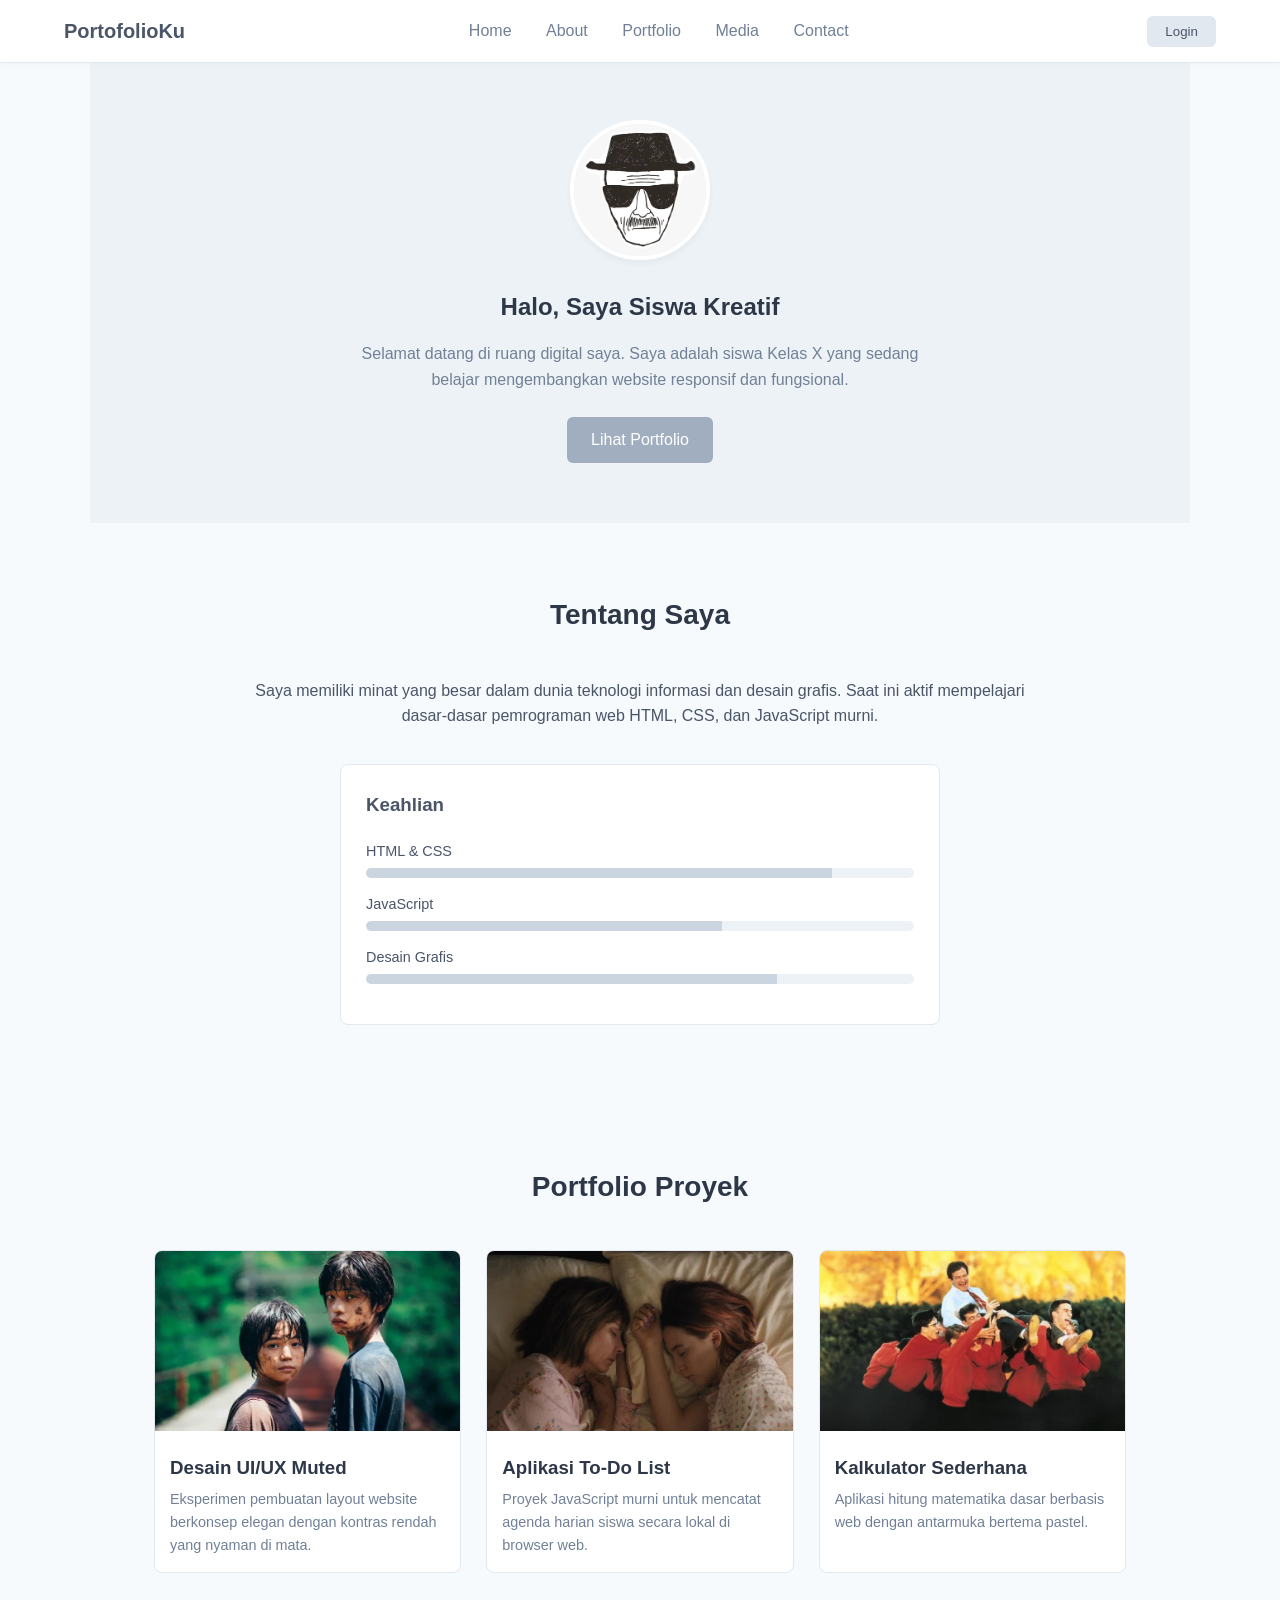
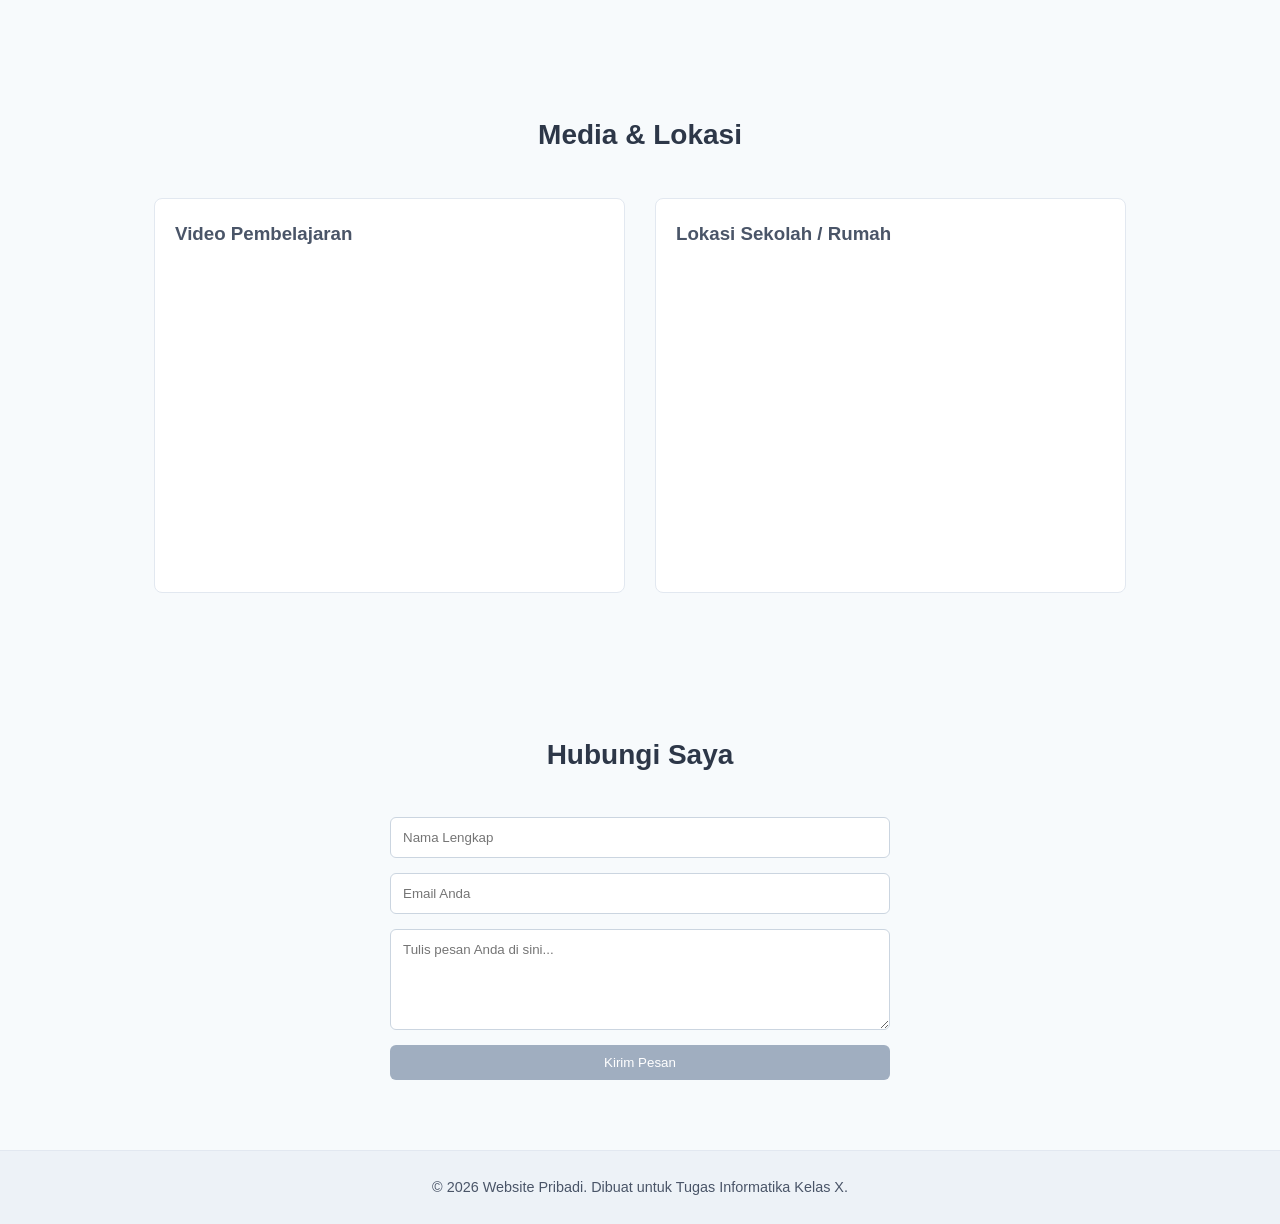
==== index.html @ 38a3df3a "Add files via upload" ====
<!DOCTYPE html>
<html lang="id">
<head>
  <meta charset="UTF-8">
  <meta name="viewport" content="width=device-width, initial-scale=1.0">
  <title>Website Pribadi Saya</title>
  <link rel="stylesheet" href="style.css">
</head>
<body>

  <header class="navbar">
    <div class="logo">PortofolioKu</div>
    <nav class="nav-links">
      <a href="#home">Home</a>
      <a href="#about">About</a>
      <a href="#portfolio">Portfolio</a>
      <a href="#media">Media</a>
      <a href="#contact">Contact</a>
    </nav>
    <div class="auth-buttons">
      <span id="userInfo" style="margin-right: 15px; color: #4a5568;"></span>
      <span id="authArea">
        <button onclick="goLogin()" class="btn-login">Login</button>
      </span>
    </div>
  </header>

  <section id="home" class="hero-section">
    <div class="hero-content">
      <img src="assets/gambar1.jpg" alt="Foto Profil" class="profile-img">
      <h1>Halo, Saya Siswa Kreatif</h1>
      <p>Selamat datang di ruang digital saya. Saya adalah siswa Kelas X yang sedang belajar mengembangkan website responsif dan fungsional.</p>
      <a href="#portfolio" class="btn-primary">Lihat Portfolio</a>
    </div>
  </section>

  <section id="about" class="about-section">
    <h2>Tentang Saya</h2>
    <p class="about-desc">Saya memiliki minat yang besar dalam dunia teknologi informasi dan desain grafis. Saat ini aktif mempelajari dasar-dasar pemrograman web HTML, CSS, dan JavaScript murni.</p>
    
    <div class="skills-container">
      <h3>Keahlian</h3>
      <div class="skill-bar"><span class="skill-title">HTML & CSS</span><div class="bar"><div class="progress" style="width: 85%;"></div></div></div>
      <div class="skill-bar"><span class="skill-title">JavaScript</span><div class="bar"><div class="progress" style="width: 65%;"></div></div></div>
      <div class="skill-bar"><span class="skill-title">Desain Grafis</span><div class="bar"><div class="progress" style="width: 75%;"></div></div></div>
    </div>
  </section>

  <section id="portfolio" class="portfolio-section">
    <h2>Portfolio Proyek</h2>
    <div class="portfolio-grid">
      <div class="card">
        <img src="assets/gambar2.jpg" alt="Proyek 1">
        <h3>Desain UI/UX Muted</h3>
        <p>Eksperimen pembuatan layout website berkonsep elegan dengan kontras rendah yang nyaman di mata.</p>
      </div>
      <div class="card">
        <img src="assets/gambar3.jpg" alt="Proyek 2">
        <h3>Aplikasi To-Do List</h3>
        <p>Proyek JavaScript murni untuk mencatat agenda harian siswa secara lokal di browser web.</p>
      </div>
      <div class="card">
        <img src="assets/gambar4.jpg" alt="Proyek 3">
        <h3>Kalkulator Sederhana</h3>
        <p>Aplikasi hitung matematika dasar berbasis web dengan antarmuka bertema pastel.</p>
      </div>
    </div>
  </section>

  <section id="media" class="media-section">
    <h2>Media & Lokasi</h2>
    <div class="media-grid">
      <div class="media-box">
        <h3>Video Pembelajaran</h3>
        <iframe width="100%" height="300" src="https://www.youtube.com/embed/WkEpw5r_SjQ" title="Video Edukasi" frameborder="0" allow="accelerometer; autoplay; clipboard-write; encrypted-media; gyroscope; picture-in-picture; web-share" referrerpolicy="strict-origin-when-cross-origin" allowfullscreen></iframe>
      </div>
      <div class="media-box">
        <h3>Lokasi Sekolah / Rumah</h3>
        <iframe src="https://www.google.com/maps/embed?pb=!1m18!1m12!1m3!1d3966.0524458316235!2d106.82463287583344!3d-6.256828561230193!2m3!1f0!2f0!3f0!3m2!1i1024!2i768!4f13.1!3m3!1m2!1s0x2e69f3c7ed8c26bb%3A0x633da5b6efc7f394!2sKementerian%20Pendidikan%2C%20Kebudayaan%2C%20Riset%2C%20dan%20Teknologi!5e0!3m2!1sid!2sid!4v1716300000000!5m2!1sid!2sid" width="100%" height="300" style="border:0;" allowfullscreen="" loading="lazy" referrerpolicy="no-referrer-when-downgrade"></iframe>
      </div>
    </div>
  </section>

  <section id="contact" class="contact-section">
    <h2>Hubungi Saya</h2>
    <form class="contact-form" onsubmit="event.preventDefault(); alert('Pesan berhasil terkirim!');">
      <input type="text" placeholder="Nama Lengkap" required>
      <input type="email" placeholder="Email Anda" required>
      <textarea rows="5" placeholder="Tulis pesan Anda di sini..." required></textarea>
      <button type="submit" class="btn-primary">Kirim Pesan</button>
    </form>
  </section>

  <footer>
    <p>&copy; 2026 Website Pribadi. Dibuat untuk Tugas Informatika Kelas X.</p>
  </footer>

  <script src="welcome.js"></script>
</body>
</html>
---- style.css ----
/* RESET & FONTS */
* {
  margin: 0;
  padding: 0;
  box-sizing: border-box;
  font-family: 'Segoe UI', Tahoma, Geneva, Verdana, sans-serif;
  scroll-behavior: smooth;
}

body {
  background-color: #f7fafc;
  color: #4a5568;
  line-height: 1.6;
}

/* NAVBAR */
.navbar {
  position: fixed;
  top: 0;
  width: 100%;
  background-color: #ffffff;
  box-shadow: 0 2px 4px rgba(0,0,0,0.02);
  display: flex;
  justify-content: space-between;
  align-items: center;
  padding: 15px 5%;
  z-index: 1000;
  border-bottom: 1px solid #e2e8f0;
}

.logo {
  font-size: 1.25rem;
  font-weight: 700;
  color: #4a5568;
}

.nav-links a {
  text-decoration: none;
  color: #718096;
  margin: 0 15px;
  font-weight: 500;
  transition: color 0.2s;
}

.nav-links a:hover {
  color: #4a5568;
}

.btn-login, .nav-cta {
  background-color: #e2e8f0;
  color: #4a5568;
  border: none;
  padding: 8px 18px;
  border-radius: 6px;
  cursor: pointer;
  font-weight: 500;
  transition: background-color 0.2s;
}

.btn-login:hover, .nav-cta:hover {
  background-color: #cbd5e0;
}

/* HERO SECTION */
.hero-section {
  padding: 120px 5% 60px 5%;
  text-align: center;
  background-color: #edf2f7;
}

.profile-img {
  width: 140px;
  height: 140px;
  border-radius: 50%;
  object-fit: cover;
  margin-bottom: 20px;
  border: 4px solid #ffffff;
  box-shadow: 0 4px 6px rgba(0,0,0,0.04);
}

.hero-content h1 {
  color: #2d3748;
  margin-bottom: 15px;
}

.hero-content p {
  max-width: 600px;
  margin: 0 auto 25px auto;
  color: #718096;
}

.btn-primary {
  display: inline-block;
  background-color: #a0aec0;
  color: #ffffff;
  text-decoration: none;
  padding: 10px 24px;
  border-radius: 6px;
  font-weight: 500;
  border: none;
  cursor: pointer;
  transition: background-color 0.2s;
}

.btn-primary:hover {
  background-color: #718096;
}

/* SECTIONS UTAMA */
section {
  padding: 70px 5%;
  max-width: 1100px;
  margin: 0 auto;
}

section h2 {
  text-align: center;
  color: #2d3748;
  margin-bottom: 40px;
  font-size: 1.75rem;
}

/* ABOUT */
.about-desc {
  text-align: center;
  max-width: 800px;
  margin: 0 auto 35px auto;
}

.skills-container {
  max-width: 600px;
  margin: 0 auto;
  background: #ffffff;
  padding: 25px;
  border-radius: 8px;
  border: 1px solid #e2e8f0;
}

.skills-container h3 {
  margin-bottom: 20px;
  color: #4a5568;
}

.skill-bar {
  margin-bottom: 15px;
}

.skill-title {
  display: block;
  margin-bottom: 5px;
  font-size: 0.9rem;
}

.bar {
  background-color: #edf2f7;
  height: 10px;
  border-radius: 5px;
  overflow: hidden;
}

.progress {
  background-color: #cbd5e0;
  height: 100%;
}

/* PORTFOLIO */
.portfolio-grid {
  display: grid;
  grid-template-columns: repeat(auto-fit, minmax(280px, 1fr));
  gap: 25px;
}

.card {
  background: #ffffff;
  border-radius: 8px;
  overflow: hidden;
  border: 1px solid #e2e8f0;
  transition: transform 0.2s;
}

.card:hover {
  transform: translateY(-4px);
}

.card img {
  width: 100%;
  height: 180px;
  object-fit: cover;
  background-color: #e2e8f0;
}

.card h3 {
  padding: 15px 15px 5px 15px;
  color: #2d3748;
}

.card p {
  padding: 0 15px 15px 15px;
  font-size: 0.9rem;
  color: #718096;
}

/* MEDIA & LOKASI */
.media-grid {
  display: grid;
  grid-template-columns: repeat(auto-fit, minmax(450px, 1fr));
  gap: 30px;
}

.media-box {
  background: #ffffff;
  padding: 20px;
  border-radius: 8px;
  border: 1px solid #e2e8f0;
}

.media-box h3 {
  margin-bottom: 15px;
  color: #4a5568;
}

/* CONTACT */
.contact-form {
  max-width: 500px;
  margin: 0 auto;
  display: flex;
  flex-direction: column;
  gap: 15px;
}

.contact-form input, .contact-form textarea {
  width: 100%;
  padding: 12px;
  border: 1px solid #cbd5e0;
  border-radius: 6px;
  background-color: #ffffff;
  color: #4a5568;
  outline: none;
}

.contact-form input:focus, .contact-form textarea:focus {
  border-color: #a0aec0;
}

/* FOOTER */
footer {
  background-color: #edf2f7;
  text-align: center;
  padding: 25px;
  border-top: 1px solid #e2e8f0;
  font-size: 0.9rem;
}

/* RESPONSIVE LAYOUT */
@media (max-width: 768px) {
  .navbar {
    flex-direction: column;
    gap: 10px;
    padding: 10px;
    position: relative;
  }
  .hero-section {
    padding-top: 40px;
  }
  .media-grid {
    grid-template-columns: 1fr;
  }
}
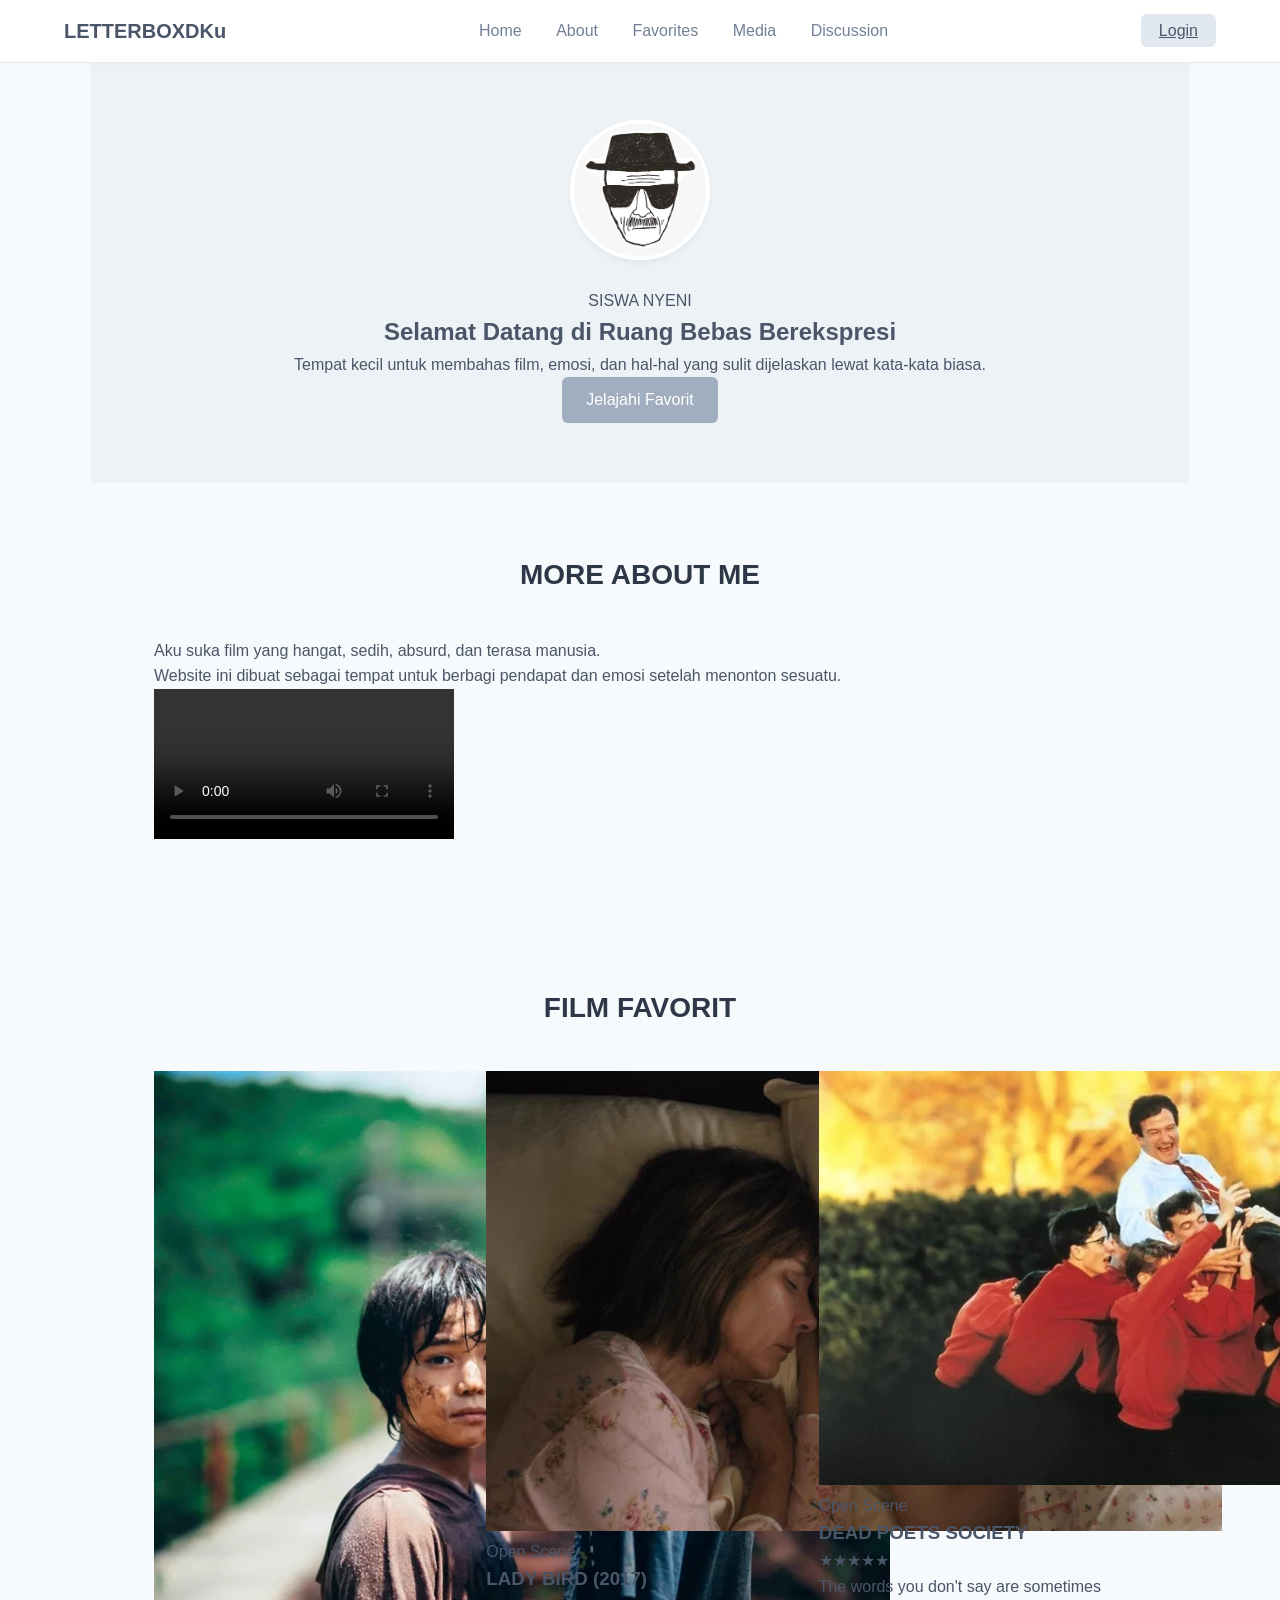
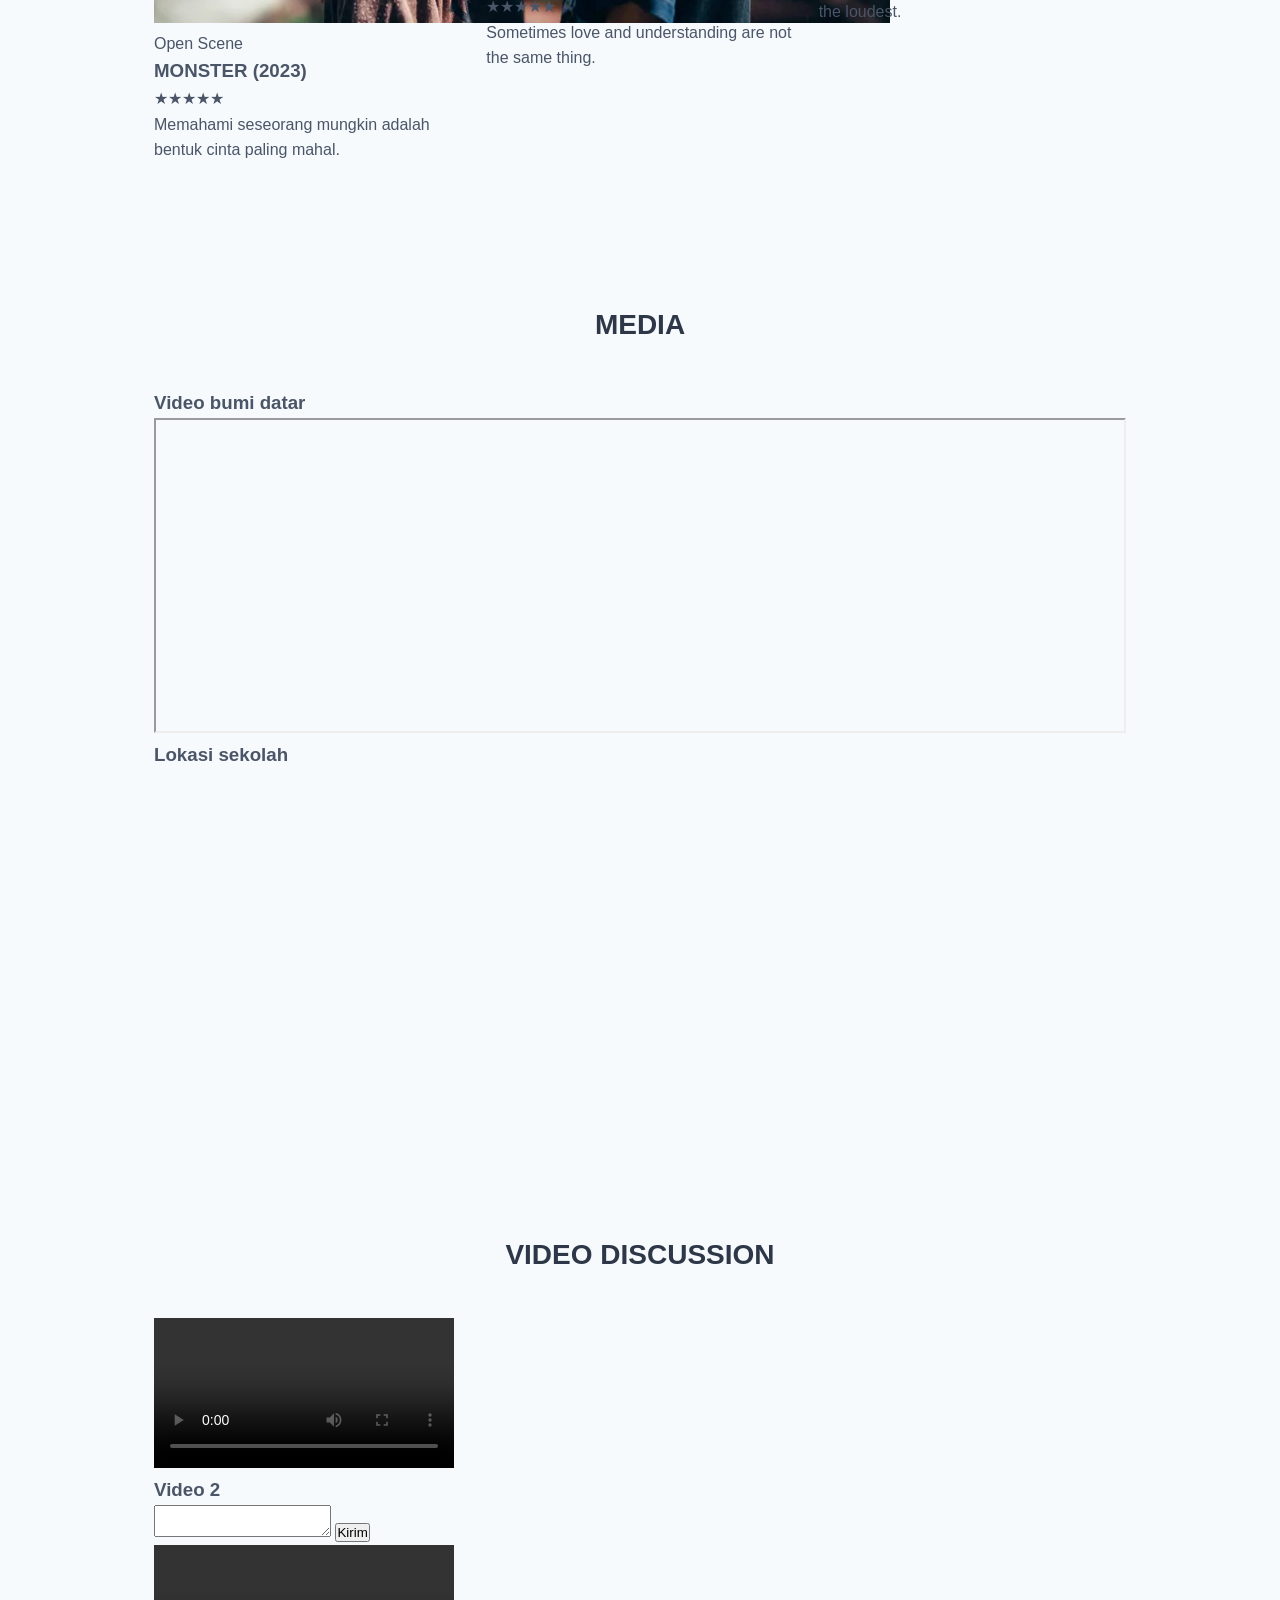
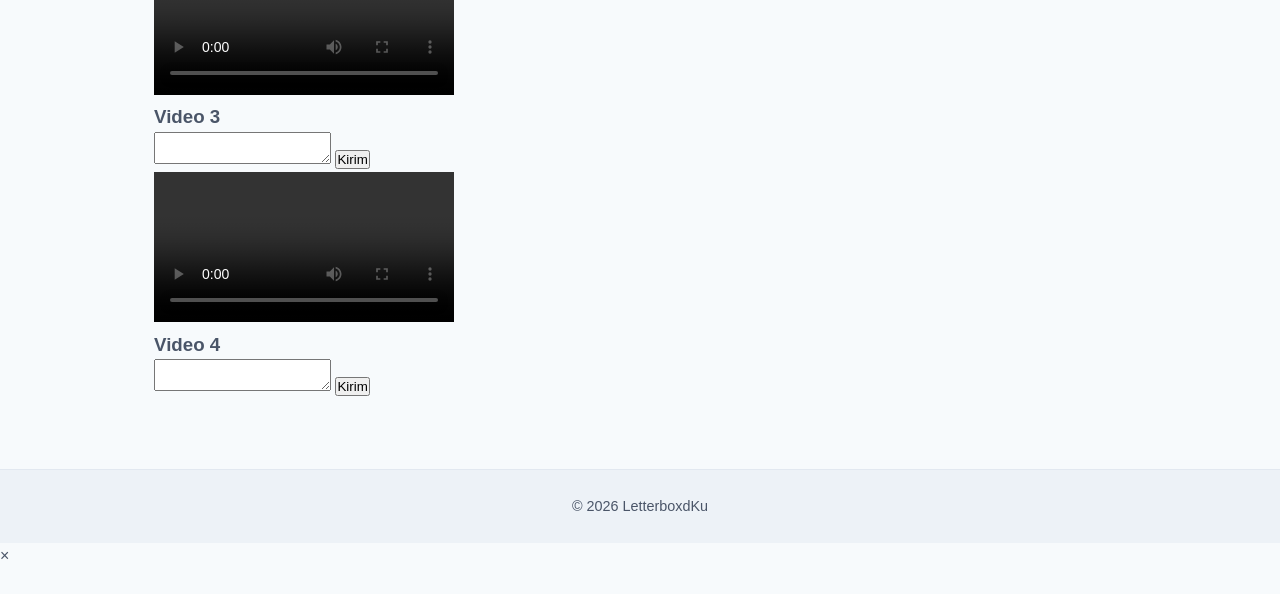
==== commit 00790b1b: "Update index.html" ====
--- a/index.html
+++ b/index.html
@@ -3,98 +3,404 @@
 <head>
   <meta charset="UTF-8">
   <meta name="viewport" content="width=device-width, initial-scale=1.0">
-  <title>Website Pribadi Saya</title>
+  <title>lenyeniU</title>
+
   <link rel="stylesheet" href="style.css">
 </head>
 <body>
 
+  <!-- NAVBAR -->
+
   <header class="navbar">
-    <div class="logo">PortofolioKu</div>
+
+    <div class="logo">
+      LETTERBOXD<span class="accent-dot">Ku</span>
+    </div>
+
     <nav class="nav-links">
       <a href="#home">Home</a>
       <a href="#about">About</a>
-      <a href="#portfolio">Portfolio</a>
+      <a href="#favorite">Favorites</a>
       <a href="#media">Media</a>
-      <a href="#contact">Contact</a>
+      <a href="#discussion">Discussion</a>
     </nav>
+
     <div class="auth-buttons">
-      <span id="userInfo" style="margin-right: 15px; color: #4a5568;"></span>
+
+      <span id="usernameDisplay" class="user-info"></span>
+
       <span id="authArea">
-        <button onclick="goLogin()" class="btn-login">Login</button>
+        <a href="login/index.html" class="btn-login">
+          Login
+        </a>
       </span>
-    </div>
+
+    </div>
+
   </header>
 
+  <!-- HERO -->
+
   <section id="home" class="hero-section">
-    <div class="hero-content">
-      <img src="assets/gambar1.jpg" alt="Foto Profil" class="profile-img">
-      <h1>Halo, Saya Siswa Kreatif</h1>
-      <p>Selamat datang di ruang digital saya. Saya adalah siswa Kelas X yang sedang belajar mengembangkan website responsif dan fungsional.</p>
-      <a href="#portfolio" class="btn-primary">Lihat Portfolio</a>
-    </div>
+
+    <div class="hero-container">
+
+      <div class="hero-profile-box">
+        <img src="assets/gambar1.jpg" class="profile-img">
+      </div>
+
+      <div class="hero-text-box">
+
+        <span class="badge-siswa">
+          SISWA NYENI
+        </span>
+
+        <h1>
+          Selamat Datang di Ruang Bebas Berekspresi
+        </h1>
+
+        <p>
+          Tempat kecil untuk membahas film,
+          emosi, dan hal-hal yang sulit dijelaskan
+          lewat kata-kata biasa.
+        </p>
+
+        <a href="#favorite" class="btn-primary">
+          Jelajahi Favorit
+        </a>
+
+      </div>
+
+    </div>
+
   </section>
 
+  <!-- ABOUT -->
+
   <section id="about" class="about-section">
-    <h2>Tentang Saya</h2>
-    <p class="about-desc">Saya memiliki minat yang besar dalam dunia teknologi informasi dan desain grafis. Saat ini aktif mempelajari dasar-dasar pemrograman web HTML, CSS, dan JavaScript murni.</p>
-    
-    <div class="skills-container">
-      <h3>Keahlian</h3>
-      <div class="skill-bar"><span class="skill-title">HTML & CSS</span><div class="bar"><div class="progress" style="width: 85%;"></div></div></div>
-      <div class="skill-bar"><span class="skill-title">JavaScript</span><div class="bar"><div class="progress" style="width: 65%;"></div></div></div>
-      <div class="skill-bar"><span class="skill-title">Desain Grafis</span><div class="bar"><div class="progress" style="width: 75%;"></div></div></div>
-    </div>
+
+    <div class="section-header">
+      <h2>MORE ABOUT ME</h2>
+    </div>
+
+    <div class="about-content">
+
+      <div class="about-text">
+
+        <p>
+          Aku suka film yang hangat,
+          sedih, absurd, dan terasa manusia.
+        </p>
+
+        <p>
+          Website ini dibuat sebagai tempat
+          untuk berbagi pendapat dan emosi
+          setelah menonton sesuatu.
+        </p>
+
+      </div>
+
+      <div class="about-video">
+
+        <video controls>
+          <source src="assets/video1.mp4" type="video/mp4">
+        </video>
+
+      </div>
+
+    </div>
+
   </section>
 
-  <section id="portfolio" class="portfolio-section">
-    <h2>Portfolio Proyek</h2>
+  <!-- FAVORITE -->
+
+  <section id="favorite" class="portfolio-section">
+
+    <div class="section-header">
+      <h2>FILM FAVORIT</h2>
+    </div>
+
     <div class="portfolio-grid">
-      <div class="card">
-        <img src="assets/gambar2.jpg" alt="Proyek 1">
-        <h3>Desain UI/UX Muted</h3>
-        <p>Eksperimen pembuatan layout website berkonsep elegan dengan kontras rendah yang nyaman di mata.</p>
-      </div>
-      <div class="card">
-        <img src="assets/gambar3.jpg" alt="Proyek 2">
-        <h3>Aplikasi To-Do List</h3>
-        <p>Proyek JavaScript murni untuk mencatat agenda harian siswa secara lokal di browser web.</p>
-      </div>
-      <div class="card">
-        <img src="assets/gambar4.jpg" alt="Proyek 3">
-        <h3>Kalkulator Sederhana</h3>
-        <p>Aplikasi hitung matematika dasar berbasis web dengan antarmuka bertema pastel.</p>
-      </div>
-    </div>
+
+      <!-- MONSTER -->
+
+      <div class="movie-card">
+
+        <div class="poster-wrapper"
+          onclick="openPopup(
+          'assets/gambar2.jpg',
+          'assets/suara1.mp3',
+          'monster'
+          )">
+
+          <img src="assets/gambar2.jpg">
+
+          <div class="poster-overlay">
+            <span>Open Scene</span>
+          </div>
+
+        </div>
+
+        <div class="card-details">
+
+          <h3>MONSTER (2023)</h3>
+
+          <div class="rating-stars">
+            ★★★★★
+          </div>
+
+          <p>
+            Memahami seseorang mungkin adalah
+            bentuk cinta paling mahal.
+          </p>
+
+        </div>
+
+      </div>
+
+      <!-- LADY BIRD -->
+
+      <div class="movie-card">
+
+        <div class="poster-wrapper"
+          onclick="openPopup(
+          'assets/gambar3.jpg',
+          'assets/suara2.mp3',
+          'ladybird'
+          )">
+
+          <img src="assets/gambar3.jpg">
+
+          <div class="poster-overlay">
+            <span>Open Scene</span>
+          </div>
+
+        </div>
+
+        <div class="card-details">
+
+          <h3>LADY BIRD (2017)</h3>
+
+          <div class="rating-stars">
+            ★★★★★
+          </div>
+
+          <p>
+            Sometimes love and understanding
+            are not the same thing.
+          </p>
+
+        </div>
+
+      </div>
+
+      <!-- DPS -->
+
+      <div class="movie-card">
+
+        <div class="poster-wrapper"
+          onclick="openPopup(
+          'assets/gambar4.jpg',
+          'assets/suara3.mp3',
+          'dps'
+          )">
+
+          <img src="assets/gambar4.jpg">
+
+          <div class="poster-overlay">
+            <span>Open Scene</span>
+          </div>
+
+        </div>
+
+        <div class="card-details">
+
+          <h3>DEAD POETS SOCIETY</h3>
+
+          <div class="rating-stars">
+            ★★★★★
+          </div>
+
+          <p>
+            The words you don't say
+            are sometimes the loudest.
+          </p>
+
+        </div>
+
+      </div>
+
+    </div>
+
   </section>
 
+  <!-- MEDIA -->
+
   <section id="media" class="media-section">
-    <h2>Media & Lokasi</h2>
-    <div class="media-grid">
-      <div class="media-box">
-        <h3>Video Pembelajaran</h3>
-        <iframe width="100%" height="300" src="https://www.youtube.com/embed/WkEpw5r_SjQ" title="Video Edukasi" frameborder="0" allow="accelerometer; autoplay; clipboard-write; encrypted-media; gyroscope; picture-in-picture; web-share" referrerpolicy="strict-origin-when-cross-origin" allowfullscreen></iframe>
-      </div>
-      <div class="media-box">
-        <h3>Lokasi Sekolah / Rumah</h3>
-        <iframe src="https://www.google.com/maps/embed?pb=!1m18!1m12!1m3!1d3966.0524458316235!2d106.82463287583344!3d-6.256828561230193!2m3!1f0!2f0!3f0!3m2!1i1024!2i768!4f13.1!3m3!1m2!1s0x2e69f3c7ed8c26bb%3A0x633da5b6efc7f394!2sKementerian%20Pendidikan%2C%20Kebudayaan%2C%20Riset%2C%20dan%20Teknologi!5e0!3m2!1sid!2sid!4v1716300000000!5m2!1sid!2sid" width="100%" height="300" style="border:0;" allowfullscreen="" loading="lazy" referrerpolicy="no-referrer-when-downgrade"></iframe>
-      </div>
-    </div>
+
+    <div class="section-header">
+      <h2>MEDIA</h2>
+    </div>
+
+    <div class="media-container">
+
+      <div class="media-frame">
+
+        <h3>
+          <span class="dot green"></span>
+          Video bumi datar
+        </h3>
+
+        <div class="responsive-iframe">
+
+          <iframe
+          width="100%"
+          height="315"
+          src="https://www.youtube.com/embed/WkEpw5r_SjQ"
+          allowfullscreen>
+          </iframe>
+
+        </div>
+
+      </div>
+
+      <div class="media-frame">
+
+        <h3>
+          <span class="dot orange"></span>
+          Lokasi sekolah
+        </h3>
+
+        <div class="responsive-iframe">
+
+ <iframe
+src="https://www.google.com/maps/embed?pb=!1m18!1m12!1m3!1d3952.844431959954!2d110.3910398758877!3d-7.806297377501062!2m3!1f0!2f0!3f0!3m2!1i1024!2i768!4f13.1!3m3!1m2!1s0x2e7a5765afc739e5%3A0x9afc136372ca6bf5!2sSMA%20Negeri%208%20Yogyakarta!5e0!3m2!1sid!2sid!4v1716300000000!5m2!1sid!2sid"
+width="100%"
+height="315"
+style="border:0;"
+allowfullscreen=""
+loading="lazy">
+</iframe>
+          
+        </div>
+
+      </div>
+
+    </div>
+
   </section>
 
-  <section id="contact" class="contact-section">
-    <h2>Hubungi Saya</h2>
-    <form class="contact-form" onsubmit="event.preventDefault(); alert('Pesan berhasil terkirim!');">
-      <input type="text" placeholder="Nama Lengkap" required>
-      <input type="email" placeholder="Email Anda" required>
-      <textarea rows="5" placeholder="Tulis pesan Anda di sini..." required></textarea>
-      <button type="submit" class="btn-primary">Kirim Pesan</button>
-    </form>
+  <!-- DISCUSSION -->
+
+  <section id="discussion" class="discussion-section">
+
+    <div class="section-header">
+      <h2>VIDEO DISCUSSION</h2>
+    </div>
+
+    <div class="discussion-grid">
+
+      <!-- VIDEO 2 -->
+
+      <div class="discussion-card">
+
+        <video controls>
+          <source src="assets/video2.mp4" type="video/mp4">
+        </video>
+
+        <h3>Video 2</h3>
+
+        <textarea
+        placeholder="Tulis pendapatmu..."
+        id="comment2">
+        </textarea>
+
+        <button onclick="sendComment(2)">
+          Kirim
+        </button>
+
+        <div id="comments2"></div>
+
+      </div>
+
+      <!-- VIDEO 3 -->
+
+      <div class="discussion-card">
+
+        <video controls>
+          <source src="assets/video3.mp4" type="video/mp4">
+        </video>
+
+        <h3>Video 3</h3>
+
+        <textarea
+        placeholder="Tulis pendapatmu..."
+        id="comment3">
+        </textarea>
+
+        <button onclick="sendComment(3)">
+          Kirim
+        </button>
+
+        <div id="comments3"></div>
+
+      </div>
+
+      <!-- VIDEO 4 -->
+
+      <div class="discussion-card">
+
+        <video controls>
+          <source src="assets/video4.mp4" type="video/mp4">
+        </video>
+
+        <h3>Video 4</h3>
+
+        <textarea
+        placeholder="Tulis pendapatmu..."
+        id="comment4">
+        </textarea>
+
+        <button onclick="sendComment(4)">
+          Kirim
+        </button>
+
+        <div id="comments4"></div>
+
+      </div>
+
+    </div>
+
   </section>
 
-  <footer>
-    <p>&copy; 2026 Website Pribadi. Dibuat untuk Tugas Informatika Kelas X.</p>
+  <!-- FOOTER -->
+
+  <footer class="main-footer">
+    © 2026 LetterboxdKu
   </footer>
 
-  <script src="welcome.js"></script>
+  <!-- POPUP -->
+
+  <div id="popupModal" class="popup-modal">
+
+    <span class="close-popup" onclick="closePopup()">
+      ×
+    </span>
+
+    <div class="popup-content">
+
+      <img id="popupImage" class="popup-image">
+
+      <div id="popupSubtitle" class="popup-subtitle">
+      </div>
+
+      <audio id="popupAudio"></audio>
+
+    </div>
+
+  </div>
+
+  <script src="js/login/welcome.js"></script>
+
 </body>
-</html>+</html>
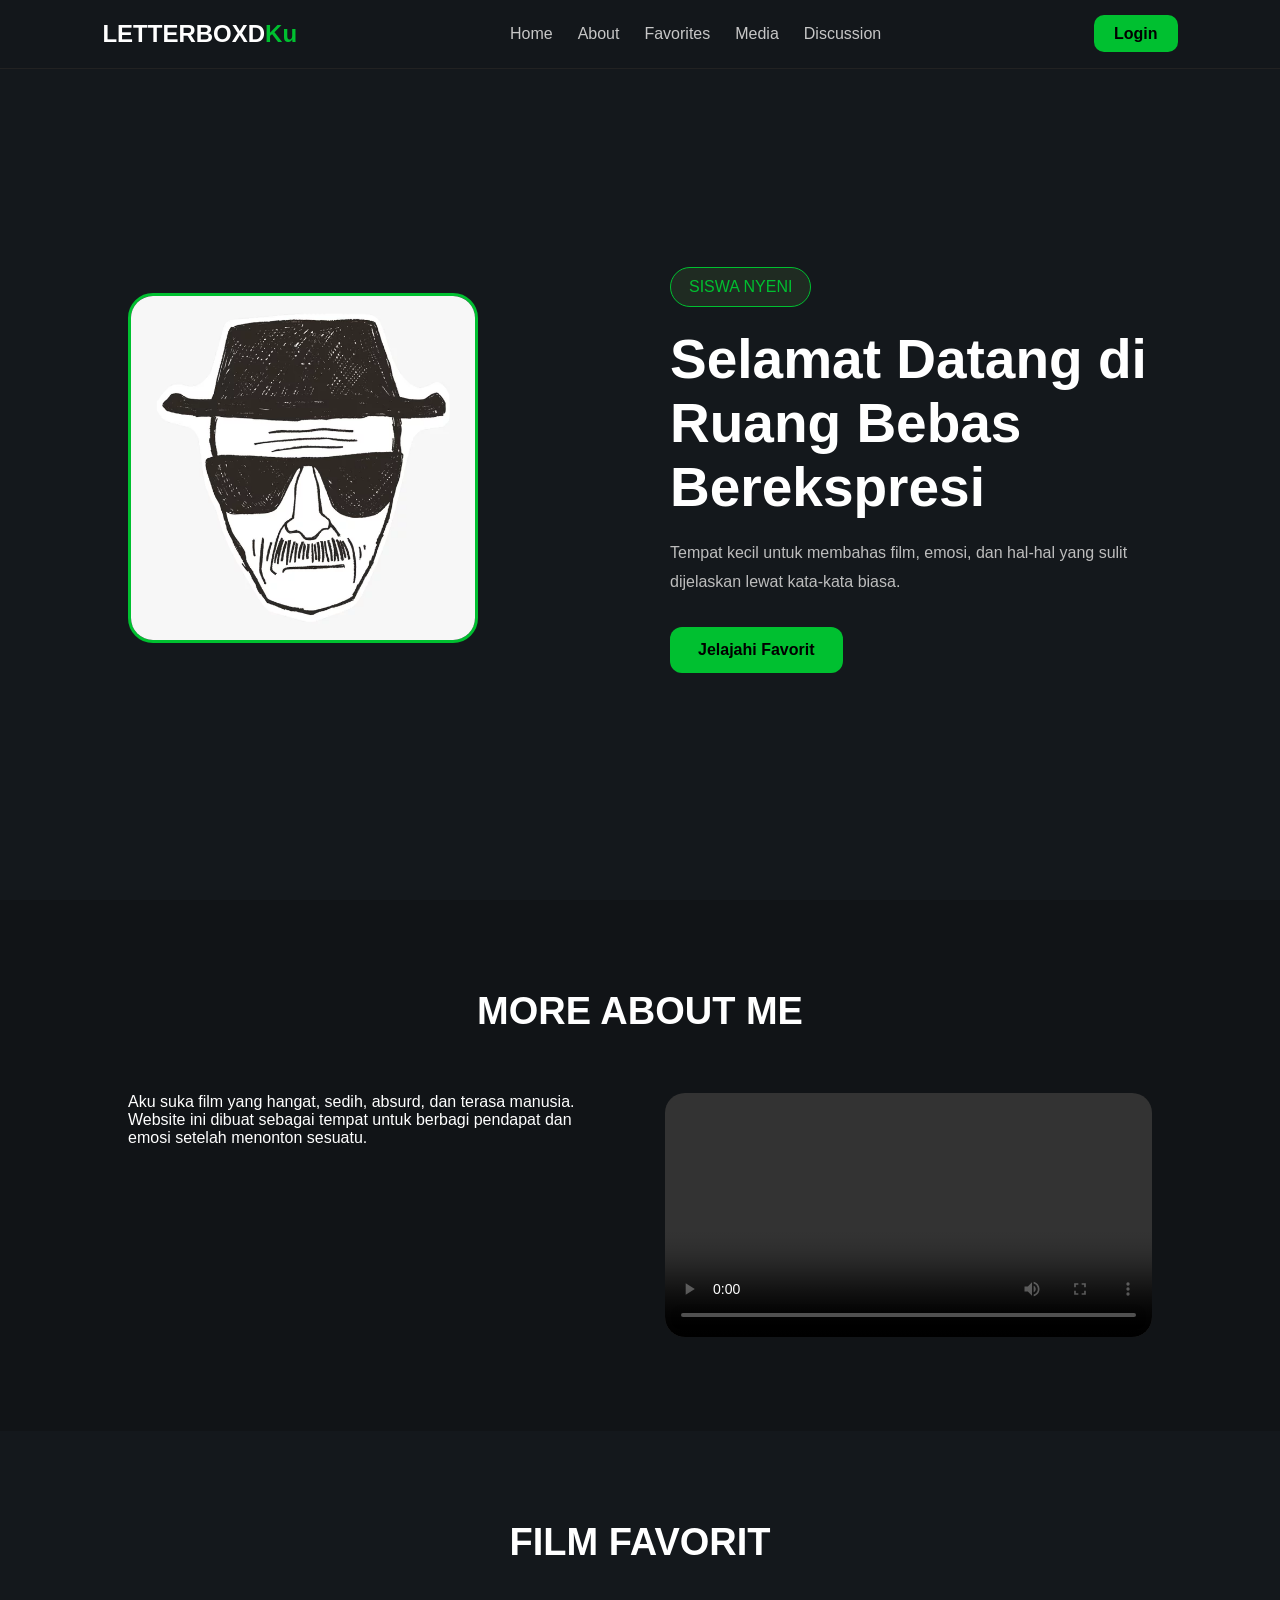
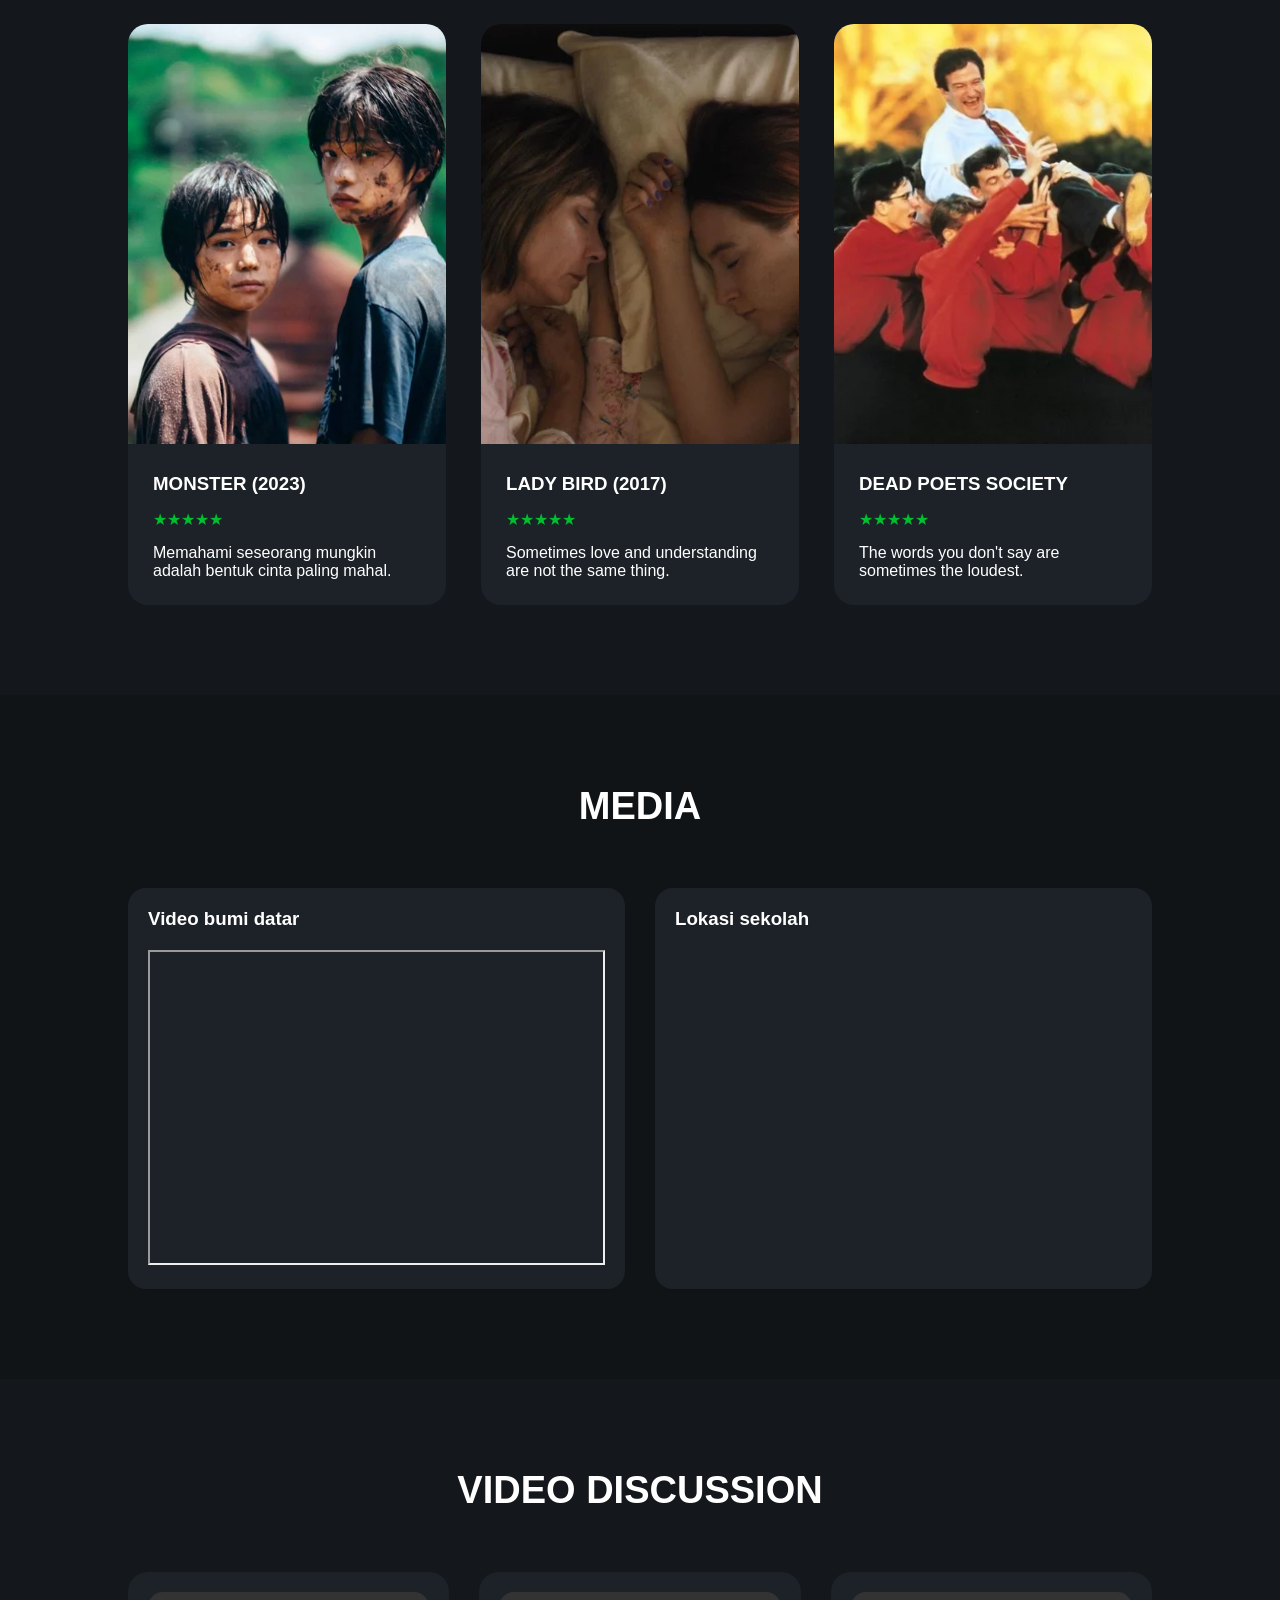
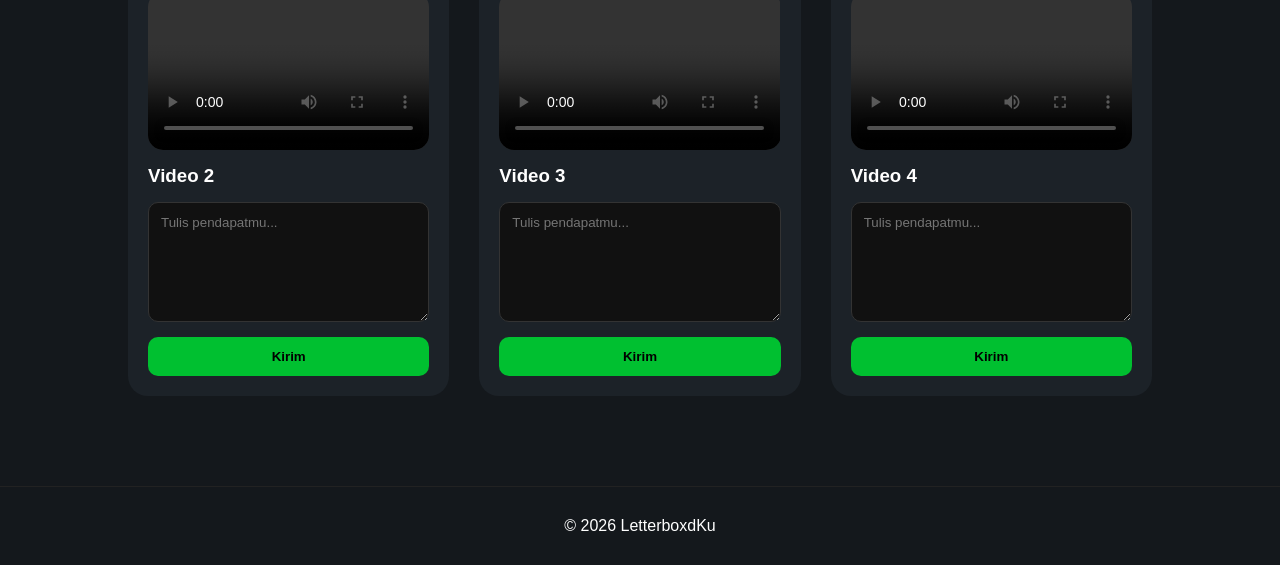
==== commit 63e43354: "Update index.html" ====
--- a/index.html
+++ b/index.html
@@ -4,13 +4,11 @@
   <meta charset="UTF-8">
   <meta name="viewport" content="width=device-width, initial-scale=1.0">
   <title>lenyeniU</title>
-
   <link rel="stylesheet" href="style.css">
 </head>
 <body>
 
   <!-- NAVBAR -->
-
   <header class="navbar">
 
     <div class="logo">
@@ -26,23 +24,16 @@
     </nav>
 
     <div class="auth-buttons">
-
       <span id="usernameDisplay" class="user-info"></span>
-
       <span id="authArea">
-        <a href="login/index.html" class="btn-login">
-          Login
-        </a>
+        <a href="login/index.html" class="btn-login">Login</a>
       </span>
-
     </div>
 
   </header>
 
   <!-- HERO -->
-
   <section id="home" class="hero-section">
-
     <div class="hero-container">
 
       <div class="hero-profile-box">
@@ -50,33 +41,20 @@
       </div>
 
       <div class="hero-text-box">
-
-        <span class="badge-siswa">
-          SISWA NYENI
-        </span>
-
-        <h1>
-          Selamat Datang di Ruang Bebas Berekspresi
-        </h1>
-
+        <span class="badge-siswa">SISWA NYENI</span>
+        <h1>Selamat Datang di Ruang Bebas Berekspresi</h1>
         <p>
           Tempat kecil untuk membahas film,
           emosi, dan hal-hal yang sulit dijelaskan
           lewat kata-kata biasa.
         </p>
-
-        <a href="#favorite" class="btn-primary">
-          Jelajahi Favorit
-        </a>
-
-      </div>
-
-    </div>
-
+        <a href="#favorite" class="btn-primary">Jelajahi Favorit</a>
+      </div>
+
+    </div>
   </section>
 
   <!-- ABOUT -->
-
   <section id="about" class="about-section">
 
     <div class="section-header">
@@ -86,26 +64,18 @@
     <div class="about-content">
 
       <div class="about-text">
-
-        <p>
-          Aku suka film yang hangat,
-          sedih, absurd, dan terasa manusia.
-        </p>
-
+        <p>Aku suka film yang hangat, sedih, absurd, dan terasa manusia.</p>
         <p>
           Website ini dibuat sebagai tempat
           untuk berbagi pendapat dan emosi
           setelah menonton sesuatu.
         </p>
-
       </div>
 
       <div class="about-video">
-
         <video controls>
           <source src="assets/video1.mp4" type="video/mp4">
         </video>
-
       </div>
 
     </div>
@@ -113,7 +83,6 @@
   </section>
 
   <!-- FAVORITE -->
-
   <section id="favorite" class="portfolio-section">
 
     <div class="section-header">
@@ -123,111 +92,45 @@
     <div class="portfolio-grid">
 
       <!-- MONSTER -->
-
       <div class="movie-card">
-
         <div class="poster-wrapper"
-          onclick="openPopup(
-          'assets/gambar2.jpg',
-          'assets/suara1.mp3',
-          'monster'
-          )">
-
+          onclick="openPopup('assets/gambar2.jpg','assets/suara1.mp3','monster')">
           <img src="assets/gambar2.jpg">
-
-          <div class="poster-overlay">
-            <span>Open Scene</span>
-          </div>
-
-        </div>
-
+          <div class="poster-overlay"><span>Open Scene</span></div>
+        </div>
         <div class="card-details">
-
           <h3>MONSTER (2023)</h3>
-
-          <div class="rating-stars">
-            ★★★★★
-          </div>
-
-          <p>
-            Memahami seseorang mungkin adalah
-            bentuk cinta paling mahal.
-          </p>
-
-        </div>
-
+          <div class="rating-stars">★★★★★</div>
+          <p>Memahami seseorang mungkin adalah bentuk cinta paling mahal.</p>
+        </div>
       </div>
 
       <!-- LADY BIRD -->
-
       <div class="movie-card">
-
         <div class="poster-wrapper"
-          onclick="openPopup(
-          'assets/gambar3.jpg',
-          'assets/suara2.mp3',
-          'ladybird'
-          )">
-
+          onclick="openPopup('assets/gambar3.jpg','assets/suara2.mp3','ladybird')">
           <img src="assets/gambar3.jpg">
-
-          <div class="poster-overlay">
-            <span>Open Scene</span>
-          </div>
-
-        </div>
-
+          <div class="poster-overlay"><span>Open Scene</span></div>
+        </div>
         <div class="card-details">
-
           <h3>LADY BIRD (2017)</h3>
-
-          <div class="rating-stars">
-            ★★★★★
-          </div>
-
-          <p>
-            Sometimes love and understanding
-            are not the same thing.
-          </p>
-
-        </div>
-
+          <div class="rating-stars">★★★★★</div>
+          <p>Sometimes love and understanding are not the same thing.</p>
+        </div>
       </div>
 
       <!-- DPS -->
-
       <div class="movie-card">
-
         <div class="poster-wrapper"
-          onclick="openPopup(
-          'assets/gambar4.jpg',
-          'assets/suara3.mp3',
-          'dps'
-          )">
-
+          onclick="openPopup('assets/gambar4.jpg','assets/suara3.mp3','dps')">
           <img src="assets/gambar4.jpg">
-
-          <div class="poster-overlay">
-            <span>Open Scene</span>
-          </div>
-
-        </div>
-
+          <div class="poster-overlay"><span>Open Scene</span></div>
+        </div>
         <div class="card-details">
-
           <h3>DEAD POETS SOCIETY</h3>
-
-          <div class="rating-stars">
-            ★★★★★
-          </div>
-
-          <p>
-            The words you don't say
-            are sometimes the loudest.
-          </p>
-
-        </div>
-
+          <div class="rating-stars">★★★★★</div>
+          <p>The words you don't say are sometimes the loudest.</p>
+        </div>
       </div>
 
     </div>
@@ -235,7 +138,6 @@
   </section>
 
   <!-- MEDIA -->
-
   <section id="media" class="media-section">
 
     <div class="section-header">
@@ -245,45 +147,29 @@
     <div class="media-container">
 
       <div class="media-frame">
-
-        <h3>
-          <span class="dot green"></span>
-          Video bumi datar
-        </h3>
-
+        <h3><span class="dot green"></span> Video bumi datar</h3>
         <div class="responsive-iframe">
-
           <iframe
-          width="100%"
-          height="315"
-          src="https://www.youtube.com/embed/WkEpw5r_SjQ"
-          allowfullscreen>
+            width="100%"
+            height="315"
+            src="https://www.youtube.com/embed/WkEpw5r_SjQ"
+            allowfullscreen>
           </iframe>
-
-        </div>
-
+        </div>
       </div>
 
       <div class="media-frame">
-
-        <h3>
-          <span class="dot orange"></span>
-          Lokasi sekolah
-        </h3>
-
+        <h3><span class="dot orange"></span> Lokasi sekolah</h3>
         <div class="responsive-iframe">
-
- <iframe
-src="https://www.google.com/maps/embed?pb=!1m18!1m12!1m3!1d3952.844431959954!2d110.3910398758877!3d-7.806297377501062!2m3!1f0!2f0!3f0!3m2!1i1024!2i768!4f13.1!3m3!1m2!1s0x2e7a5765afc739e5%3A0x9afc136372ca6bf5!2sSMA%20Negeri%208%20Yogyakarta!5e0!3m2!1sid!2sid!4v1716300000000!5m2!1sid!2sid"
-width="100%"
-height="315"
-style="border:0;"
-allowfullscreen=""
-loading="lazy">
-</iframe>
-          
-        </div>
-
+          <iframe
+            src="https://www.google.com/maps/embed?pb=!1m18!1m12!1m3!1d3952.844431959954!2d110.3910398758877!3d-7.806297377501062!2m3!1f0!2f0!3f0!3m2!1i1024!2i768!4f13.1!3m3!1m2!1s0x2e7a5765afc739e5%3A0x9afc136372ca6bf5!2sSMA%20Negeri%208%20Yogyakarta!5e0!3m2!1sid!2sid!4v1716300000000!5m2!1sid!2sid"
+            width="100%"
+            height="315"
+            style="border:0;"
+            allowfullscreen=""
+            loading="lazy">
+          </iframe>
+        </div>
       </div>
 
     </div>
@@ -291,7 +177,6 @@
   </section>
 
   <!-- DISCUSSION -->
-
   <section id="discussion" class="discussion-section">
 
     <div class="section-header">
@@ -301,72 +186,36 @@
     <div class="discussion-grid">
 
       <!-- VIDEO 2 -->
-
       <div class="discussion-card">
-
         <video controls>
           <source src="assets/video2.mp4" type="video/mp4">
         </video>
-
         <h3>Video 2</h3>
-
-        <textarea
-        placeholder="Tulis pendapatmu..."
-        id="comment2">
-        </textarea>
-
-        <button onclick="sendComment(2)">
-          Kirim
-        </button>
-
+        <textarea placeholder="Tulis pendapatmu..." id="comment2"></textarea>
+        <button onclick="sendComment(2)">Kirim</button>
         <div id="comments2"></div>
-
       </div>
 
       <!-- VIDEO 3 -->
-
       <div class="discussion-card">
-
         <video controls>
           <source src="assets/video3.mp4" type="video/mp4">
         </video>
-
         <h3>Video 3</h3>
-
-        <textarea
-        placeholder="Tulis pendapatmu..."
-        id="comment3">
-        </textarea>
-
-        <button onclick="sendComment(3)">
-          Kirim
-        </button>
-
+        <textarea placeholder="Tulis pendapatmu..." id="comment3"></textarea>
+        <button onclick="sendComment(3)">Kirim</button>
         <div id="comments3"></div>
-
       </div>
 
       <!-- VIDEO 4 -->
-
       <div class="discussion-card">
-
         <video controls>
           <source src="assets/video4.mp4" type="video/mp4">
         </video>
-
         <h3>Video 4</h3>
-
-        <textarea
-        placeholder="Tulis pendapatmu..."
-        id="comment4">
-        </textarea>
-
-        <button onclick="sendComment(4)">
-          Kirim
-        </button>
-
+        <textarea placeholder="Tulis pendapatmu..." id="comment4"></textarea>
+        <button onclick="sendComment(4)">Kirim</button>
         <div id="comments4"></div>
-
       </div>
 
     </div>
@@ -374,33 +223,22 @@
   </section>
 
   <!-- FOOTER -->
-
   <footer class="main-footer">
     © 2026 LetterboxdKu
   </footer>
 
   <!-- POPUP -->
-
   <div id="popupModal" class="popup-modal">
-
-    <span class="close-popup" onclick="closePopup()">
-      ×
-    </span>
-
+    <span class="close-popup" onclick="closePopup()">×</span>
     <div class="popup-content">
-
       <img id="popupImage" class="popup-image">
-
-      <div id="popupSubtitle" class="popup-subtitle">
-      </div>
-
+      <div id="popupSubtitle" class="popup-subtitle"></div>
       <audio id="popupAudio"></audio>
-
-    </div>
-
+    </div>
   </div>
 
-  <script src="js/login/welcome.js"></script>
+  <!-- PATH YANG BENAR: login/js/welcome.js -->
+  <script src="login/js/welcome.js"></script>
 
 </body>
 </html>
--- a/style.css
+++ b/style.css
@@ -1,268 +1,454 @@
-/* RESET & FONTS */
-* {
-  margin: 0;
-  padding: 0;
-  box-sizing: border-box;
-  font-family: 'Segoe UI', Tahoma, Geneva, Verdana, sans-serif;
-  scroll-behavior: smooth;
-}
-
-body {
-  background-color: #f7fafc;
-  color: #4a5568;
+*{
+  margin:0;
+  padding:0;
+  box-sizing:border-box;
+  scroll-behavior:smooth;
+  font-family:Arial, Helvetica, sans-serif;
+}
+
+body{
+  background:#14181c;
+  color:white;
+  overflow-x:hidden;
+}
+
+a{
+  text-decoration:none;
+}
+
+.navbar{
+  width:100%;
+  padding:20px 8%;
+  display:flex;
+  justify-content:space-between;
+  align-items:center;
+  position:fixed;
+  top:0;
+  z-index:1000;
+  background:rgba(20,24,28,0.95);
+  backdrop-filter:blur(10px);
+  border-bottom:1px solid #222;
+}
+
+.logo{
+  font-size:24px;
+  font-weight:bold;
+}
+
+.accent-dot{
+  color:#00c030;
+}
+
+.nav-links{
+  display:flex;
+  gap:25px;
+}
+
+.nav-links a{
+  color:#c7c7c7;
+  transition:.3s;
+}
+
+.nav-links a:hover{
+  color:#00c030;
+}
+
+.btn-login{
+  padding:10px 20px;
+  background:#00c030;
+  color:black;
+  border-radius:10px;
+  font-weight:bold;
+}
+
+.hero-section{
+  min-height:100vh;
+  display:flex;
+  align-items:center;
+  padding:120px 10% 80px;
+}
+
+.hero-container{
+  width:100%;
+  display:grid;
+  grid-template-columns:1fr 1fr;
+  gap:60px;
+  align-items:center;
+}
+
+.profile-img{
+  width:350px;
+  height:350px;
+  object-fit:cover;
+  border-radius:25px;
+  border:3px solid #00c030;
+}
+
+.hero-text-box h1{
+  font-size:55px;
+  margin:20px 0;
+}
+
+.hero-text-box p{
+  color:#bdbdbd;
+  line-height:1.8;
+  margin-bottom:30px;
+}
+
+.badge-siswa{
+  display:inline-block;
+  padding:10px 18px;
+  background:#1f2b22;
+  border:1px solid #00c030;
+  color:#00c030;
+  border-radius:30px;
+}
+
+.btn-primary{
+  display:inline-block;
+  padding:14px 28px;
+  background:#00c030;
+  color:black;
+  border-radius:12px;
+  font-weight:bold;
+}
+
+section{
+  padding:90px 10%;
+}
+
+.section-header{
+  text-align:center;
+  margin-bottom:60px;
+}
+
+.section-header h2{
+  font-size:38px;
+}
+
+.about-section{
+  background:#111417;
+}
+
+.about-content{
+  display:grid;
+  grid-template-columns:1fr 1fr;
+  gap:50px;
+}
+
+.about-video video{
+  width:100%;
+  border-radius:20px;
+}
+
+.portfolio-grid{
+  display:grid;
+  grid-template-columns:repeat(auto-fit,minmax(280px,1fr));
+  gap:35px;
+}
+
+.movie-card{
+  background:#1c2228;
+  border-radius:20px;
+  overflow:hidden;
+  transition:.3s;
+}
+
+.movie-card:hover{
+  transform:translateY(-5px);
+}
+
+.poster-wrapper{
+  position:relative;
+  overflow:hidden;
+  cursor:pointer;
+}
+
+.poster-wrapper img{
+  width:100%;
+  height:420px;
+  object-fit:cover;
+  transition:.4s;
+}
+
+.movie-card:hover img{
+  transform:scale(1.05);
+}
+
+.poster-overlay{
+  position:absolute;
+  inset:0;
+  background:rgba(0,0,0,.6);
+  display:flex;
+  justify-content:center;
+  align-items:center;
+  opacity:0;
+  transition:.3s;
+}
+
+.movie-card:hover .poster-overlay{
+  opacity:1;
+}
+
+.poster-overlay span{
+  background:#00c030;
+  color:black;
+  padding:12px 20px;
+  border-radius:10px;
+  font-weight:bold;
+}
+
+.card-details{
+  padding:25px;
+}
+
+.rating-stars{
+  color:#00c030;
+  margin:15px 0;
+}
+
+.media-section{
+  background:#111417;
+}
+
+.media-container{
+  display:grid;
+  grid-template-columns:repeat(auto-fit,minmax(320px,1fr));
+  gap:30px;
+}
+
+.media-frame{
+  background:#1c2228;
+  border-radius:18px;
+  padding:20px;
+}
+
+.media-frame h3{
+  margin-bottom:20px;
+}
+
+.discussion-grid{
+  display:grid;
+  grid-template-columns:repeat(auto-fit,minmax(320px,1fr));
+  gap:30px;
+}
+
+.discussion-card{
+  background:#1c2228;
+  padding:20px;
+  border-radius:20px;
+}
+
+.discussion-card video{
+  width:100%;
+  border-radius:15px;
+  margin-bottom:15px;
+}
+
+.discussion-card textarea{
+  width:100%;
+  min-height:120px;
+  background:#111;
+  color:white;
+  border:1px solid #333;
+  border-radius:10px;
+  padding:12px;
+  margin-top:15px;
+}
+
+.discussion-card button{
+  margin-top:15px;
+  padding:12px 20px;
+  border:none;
+  border-radius:10px;
+  background:#00c030;
+  font-weight:bold;
+}
+
+.comment-item{
+  background:#101214;
+  padding:15px;
+  border-radius:12px;
+  margin-top:15px;
+}
+
+.main-footer{
+  padding:30px;
+  text-align:center;
+  border-top:1px solid #222;
+}
+
+.popup-modal{
+  position:fixed;
+  inset:0;
+  background:rgba(0,0,0,.94);
+  display:none;
+  justify-content:center;
+  align-items:center;
+  z-index:9999;
+}
+
+.popup-content{
+  width:90%;
+  max-width:900px;
+  text-align:center;
+}
+
+.popup-image{
+  width:100%;
+  max-height:80vh;
+  object-fit:contain;
+  border-radius:20px;
+}
+
+.popup-subtitle{
+  margin-top:20px;
+  font-size:20px;
+  line-height:1.8;
+  color:white;
+  text-shadow:0 0 10px black;
+  min-height:70px;
+}
+
+.close-popup{
+  position:absolute;
+  top:30px;
+  right:40px;
+  font-size:45px;
+  cursor:pointer;
+}
+
+@media(max-width:900px){
+
+  .hero-container,
+  .about-content{
+    grid-template-columns:1fr;
+  }
+
+  .nav-links{
+    display:none;
+  }
+
+  .hero-text-box h1{
+    font-size:40px;
+  }
+
+}
+.discussion-grid{
+  display:grid;
+  grid-template-columns:repeat(auto-fit,minmax(320px,1fr));
+  gap:30px;
+  align-items:stretch;
+}
+
+.discussion-card{
+  background:#1c2228;
+  padding:20px;
+  border-radius:20px;
+  display:flex;
+  flex-direction:column;
+  height:100%;
+}
+
+.discussion-card video{
+  width:100%;
+  aspect-ratio:16/9;
+  object-fit:cover;
+  border-radius:15px;
+  margin-bottom:15px;
+  display:block;
+}
+
+.discussion-card textarea{
+  width:100%;
+  min-height:120px;
+  background:#111;
+  color:white;
+  border:1px solid #333;
+  border-radius:10px;
+  padding:12px;
+  margin-top:15px;
+}
+
+.discussion-card button{
+  margin-top:15px;
+  padding:12px 20px;
+  border:none;
+  border-radius:10px;
+  background:#00c030;
+  font-weight:bold;
+}
+.poster-wrapper{
+  position:relative;
+  overflow:hidden;
+  cursor:pointer;
+}
+
+.poster-overlay{
+  position:absolute;
+  inset:0;
+  background:rgba(0,0,0,.6);
+  display:flex;
+  justify-content:center;
+  align-items:center;
+  opacity:0;
+  transition:.3s;
+  pointer-events:none;
+}
+.popup-content{
+
+  position: relative;
+
+  display: flex;
+  justify-content: center;
+  align-items: center;
+}
+
+.popup-subtitle{
+
+  position: absolute;
+
+  bottom: 40px;
+
+  left: 50%;
+  transform: translateX(-50%);
+
+  background: rgba(0,0,0,0.75);
+
+  color: white;
+
+  padding: 14px 24px;
+
+  border-radius: 12px;
+
+  font-size: 18px;
+
   line-height: 1.6;
-}
-
-/* NAVBAR */
-.navbar {
-  position: fixed;
-  top: 0;
-  width: 100%;
-  background-color: #ffffff;
-  box-shadow: 0 2px 4px rgba(0,0,0,0.02);
-  display: flex;
-  justify-content: space-between;
-  align-items: center;
-  padding: 15px 5%;
-  z-index: 1000;
-  border-bottom: 1px solid #e2e8f0;
-}
-
-.logo {
-  font-size: 1.25rem;
-  font-weight: 700;
-  color: #4a5568;
-}
-
-.nav-links a {
-  text-decoration: none;
-  color: #718096;
-  margin: 0 15px;
-  font-weight: 500;
-  transition: color 0.2s;
-}
-
-.nav-links a:hover {
-  color: #4a5568;
-}
-
-.btn-login, .nav-cta {
-  background-color: #e2e8f0;
-  color: #4a5568;
-  border: none;
-  padding: 8px 18px;
-  border-radius: 6px;
-  cursor: pointer;
-  font-weight: 500;
-  transition: background-color 0.2s;
-}
-
-.btn-login:hover, .nav-cta:hover {
-  background-color: #cbd5e0;
-}
-
-/* HERO SECTION */
-.hero-section {
-  padding: 120px 5% 60px 5%;
+
   text-align: center;
-  background-color: #edf2f7;
-}
-
-.profile-img {
-  width: 140px;
-  height: 140px;
-  border-radius: 50%;
-  object-fit: cover;
-  margin-bottom: 20px;
-  border: 4px solid #ffffff;
-  box-shadow: 0 4px 6px rgba(0,0,0,0.04);
-}
-
-.hero-content h1 {
-  color: #2d3748;
-  margin-bottom: 15px;
-}
-
-.hero-content p {
-  max-width: 600px;
-  margin: 0 auto 25px auto;
-  color: #718096;
-}
-
-.btn-primary {
-  display: inline-block;
-  background-color: #a0aec0;
-  color: #ffffff;
-  text-decoration: none;
-  padding: 10px 24px;
-  border-radius: 6px;
-  font-weight: 500;
-  border: none;
-  cursor: pointer;
-  transition: background-color 0.2s;
-}
-
-.btn-primary:hover {
-  background-color: #718096;
-}
-
-/* SECTIONS UTAMA */
-section {
-  padding: 70px 5%;
-  max-width: 1100px;
-  margin: 0 auto;
-}
-
-section h2 {
-  text-align: center;
-  color: #2d3748;
-  margin-bottom: 40px;
-  font-size: 1.75rem;
-}
-
-/* ABOUT */
-.about-desc {
-  text-align: center;
-  max-width: 800px;
-  margin: 0 auto 35px auto;
-}
-
-.skills-container {
-  max-width: 600px;
-  margin: 0 auto;
-  background: #ffffff;
-  padding: 25px;
-  border-radius: 8px;
-  border: 1px solid #e2e8f0;
-}
-
-.skills-container h3 {
-  margin-bottom: 20px;
-  color: #4a5568;
-}
-
-.skill-bar {
-  margin-bottom: 15px;
-}
-
-.skill-title {
-  display: block;
-  margin-bottom: 5px;
-  font-size: 0.9rem;
-}
-
-.bar {
-  background-color: #edf2f7;
-  height: 10px;
-  border-radius: 5px;
-  overflow: hidden;
-}
-
-.progress {
-  background-color: #cbd5e0;
-  height: 100%;
-}
-
-/* PORTFOLIO */
-.portfolio-grid {
-  display: grid;
-  grid-template-columns: repeat(auto-fit, minmax(280px, 1fr));
-  gap: 25px;
-}
-
-.card {
-  background: #ffffff;
-  border-radius: 8px;
-  overflow: hidden;
-  border: 1px solid #e2e8f0;
-  transition: transform 0.2s;
-}
-
-.card:hover {
-  transform: translateY(-4px);
-}
-
-.card img {
-  width: 100%;
-  height: 180px;
-  object-fit: cover;
-  background-color: #e2e8f0;
-}
-
-.card h3 {
-  padding: 15px 15px 5px 15px;
-  color: #2d3748;
-}
-
-.card p {
-  padding: 0 15px 15px 15px;
-  font-size: 0.9rem;
-  color: #718096;
-}
-
-/* MEDIA & LOKASI */
-.media-grid {
-  display: grid;
-  grid-template-columns: repeat(auto-fit, minmax(450px, 1fr));
-  gap: 30px;
-}
-
-.media-box {
-  background: #ffffff;
-  padding: 20px;
-  border-radius: 8px;
-  border: 1px solid #e2e8f0;
-}
-
-.media-box h3 {
-  margin-bottom: 15px;
-  color: #4a5568;
-}
-
-/* CONTACT */
-.contact-form {
-  max-width: 500px;
-  margin: 0 auto;
-  display: flex;
-  flex-direction: column;
-  gap: 15px;
-}
-
-.contact-form input, .contact-form textarea {
-  width: 100%;
-  padding: 12px;
-  border: 1px solid #cbd5e0;
-  border-radius: 6px;
-  background-color: #ffffff;
-  color: #4a5568;
-  outline: none;
-}
-
-.contact-form input:focus, .contact-form textarea:focus {
-  border-color: #a0aec0;
-}
-
-/* FOOTER */
-footer {
-  background-color: #edf2f7;
-  text-align: center;
-  padding: 25px;
-  border-top: 1px solid #e2e8f0;
-  font-size: 0.9rem;
-}
-
-/* RESPONSIVE LAYOUT */
-@media (max-width: 768px) {
-  .navbar {
-    flex-direction: column;
-    gap: 10px;
-    padding: 10px;
-    position: relative;
+
+  max-width: 80%;
+
+  backdrop-filter: blur(6px);
+
+  border: 1px solid rgba(255,255,255,0.1);
+
+  animation: subtitleFade 0.2s ease;
+}
+
+@keyframes subtitleFade{
+
+  from{
+    opacity:0;
+    transform:
+    translateX(-50%)
+    translateY(10px);
   }
-  .hero-section {
-    padding-top: 40px;
+
+  to{
+    opacity:1;
+    transform:
+    translateX(-50%)
+    translateY(0);
   }
-  .media-grid {
-    grid-template-columns: 1fr;
-  }
-}+}
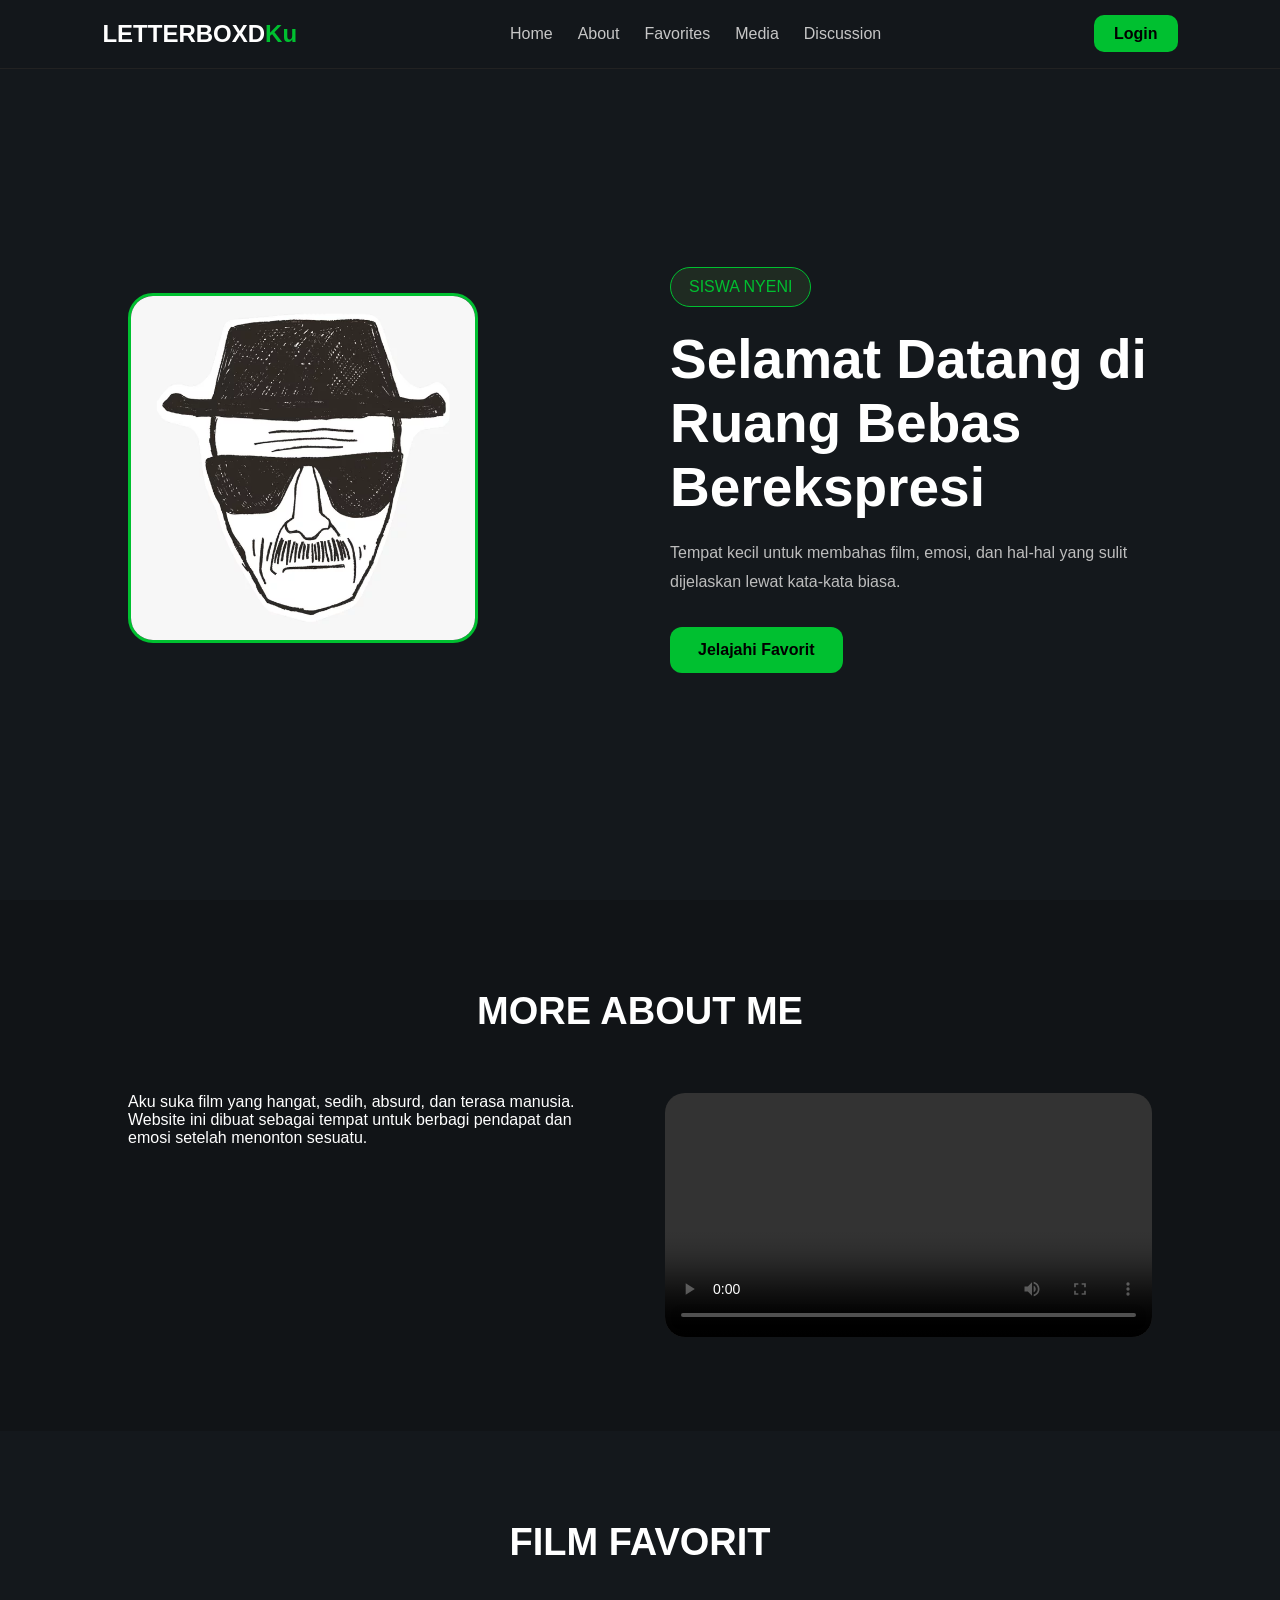
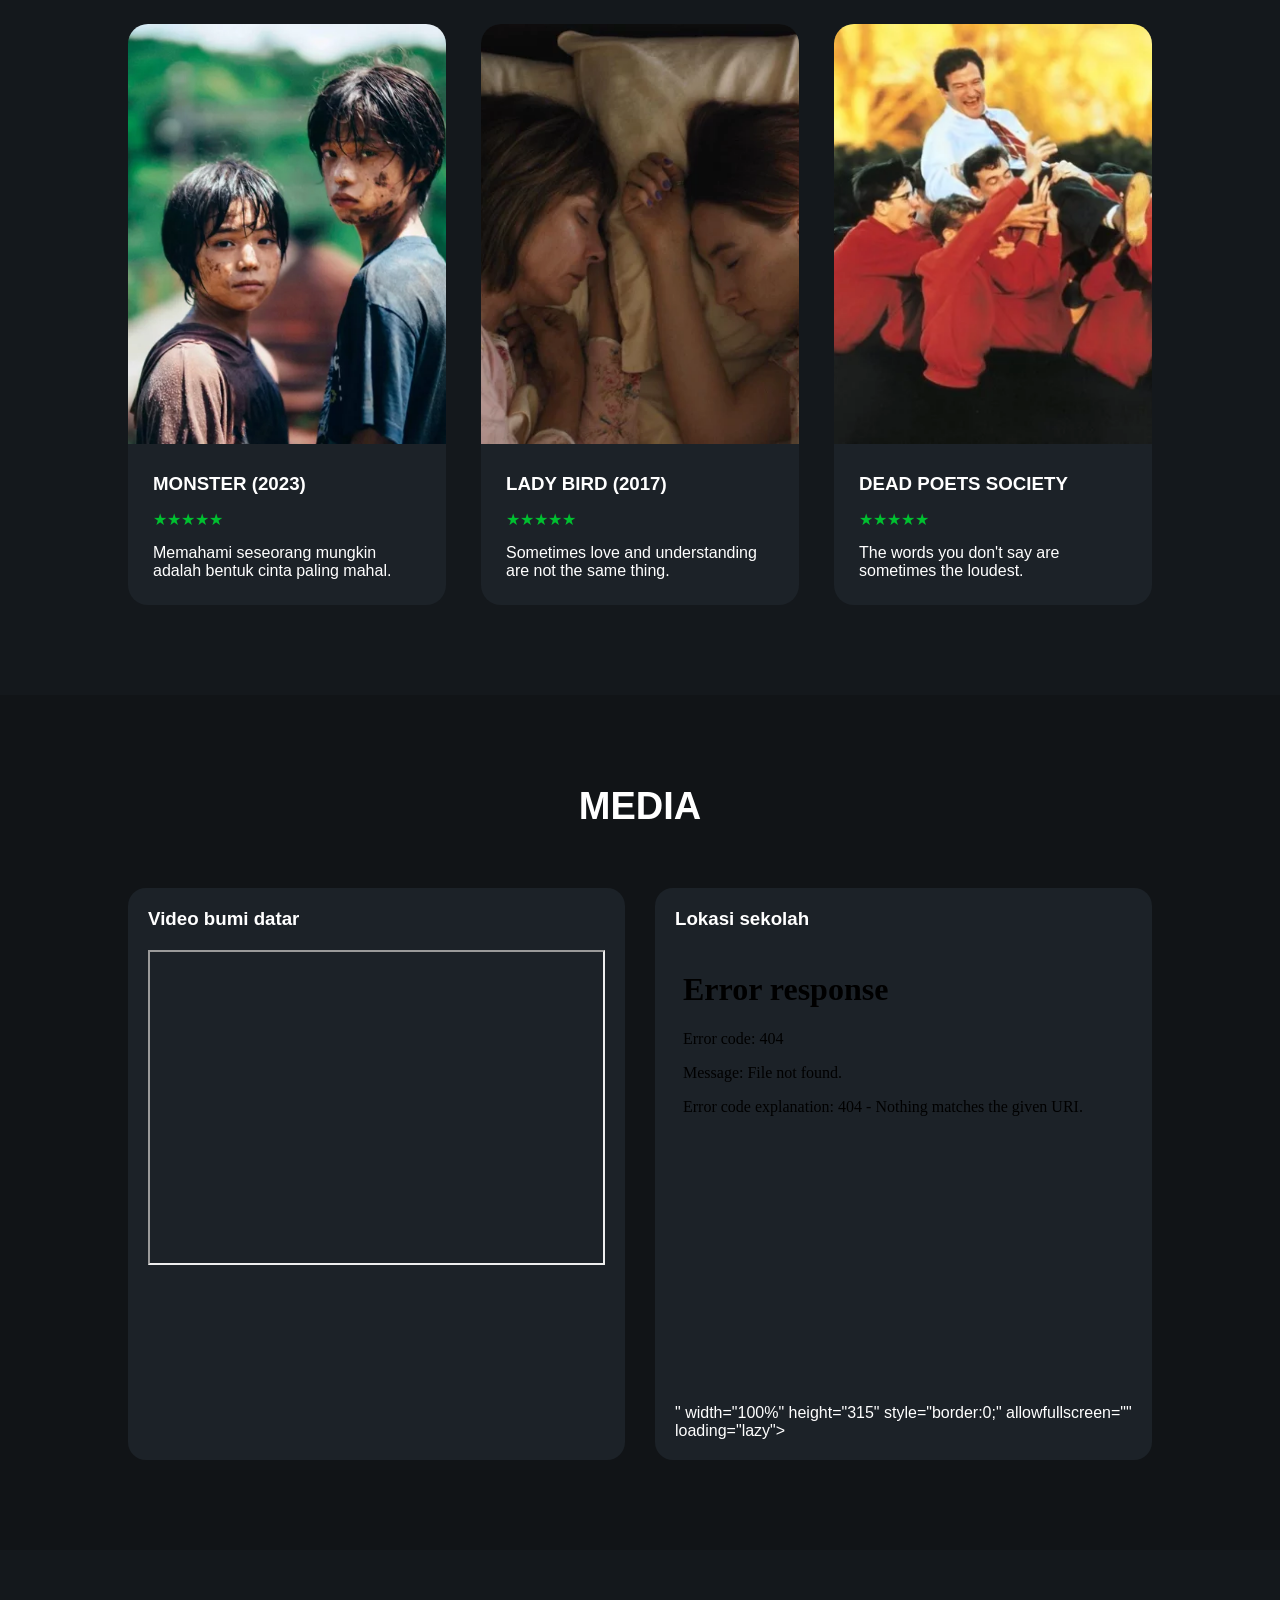
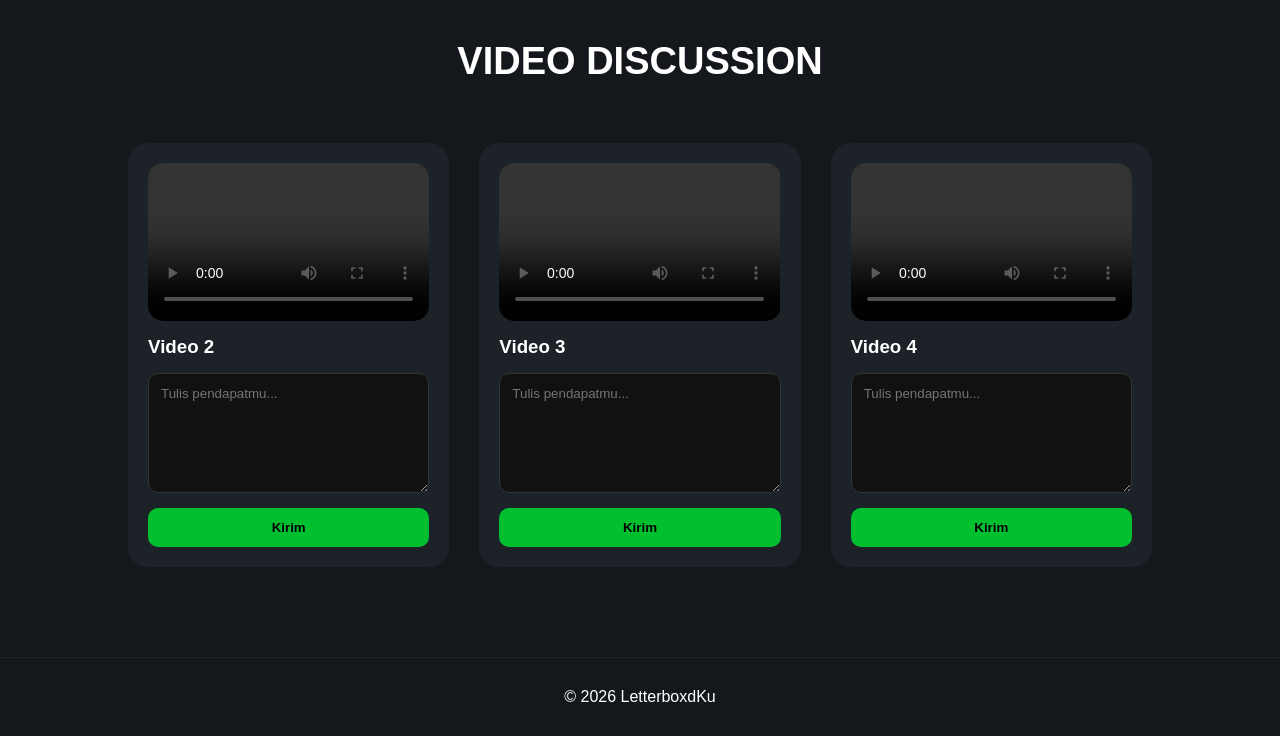
==== commit baad1e05: "Update index.html" ====
--- a/index.html
+++ b/index.html
@@ -157,12 +157,11 @@
           </iframe>
         </div>
       </div>
-
-      <div class="media-frame">
+<div class="media-frame">
         <h3><span class="dot orange"></span> Lokasi sekolah</h3>
         <div class="responsive-iframe">
           <iframe
-            src="https://www.google.com/maps/embed?pb=!1m18!1m12!1m3!1d3952.844431959954!2d110.3910398758877!3d-7.806297377501062!2m3!1f0!2f0!3f0!3m2!1i1024!2i768!4f13.1!3m3!1m2!1s0x2e7a5765afc739e5%3A0x9afc136372ca6bf5!2sSMA%20Negeri%208%20Yogyakarta!5e0!3m2!1sid!2sid!4v1716300000000!5m2!1sid!2sid"
+            src="<iframe src="https://www.google.com/maps/embed?pb=!1m18!1m12!1m3!1d3952.8996319272687!2d110.39281007500517!3d-7.80044999221977!2m3!1f0!2f0!3f0!3m2!1i1024!2i768!4f13.1!3m3!1m2!1s0x2e7a57669d43fe55%3A0x75fae1bb400d4da5!2sSMA%20Negeri%208%20Yogyakarta!5e0!3m2!1sid!2sid!4v1779635313835!5m2!1sid!2sid" width="600" height="450" style="border:0;" allowfullscreen="" loading="lazy" referrerpolicy="no-referrer-when-downgrade"></iframe>"
             width="100%"
             height="315"
             style="border:0;"
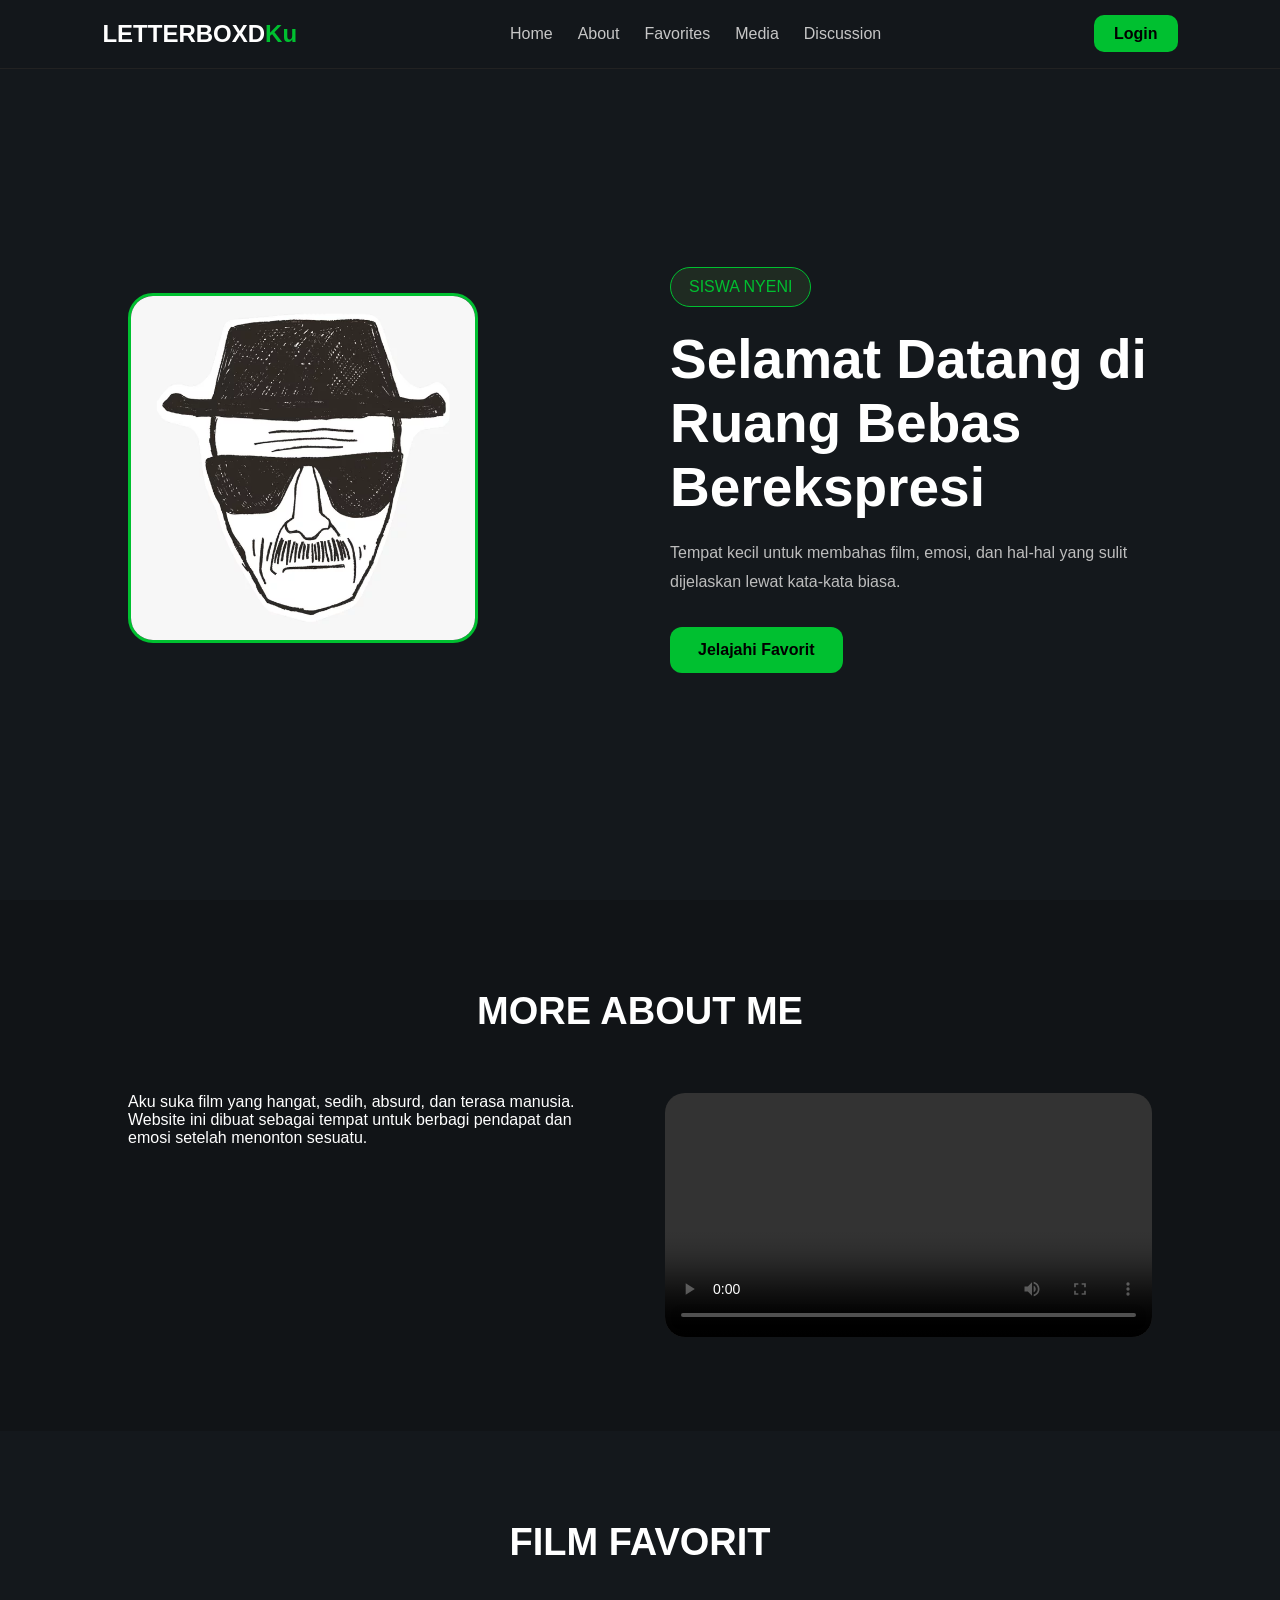
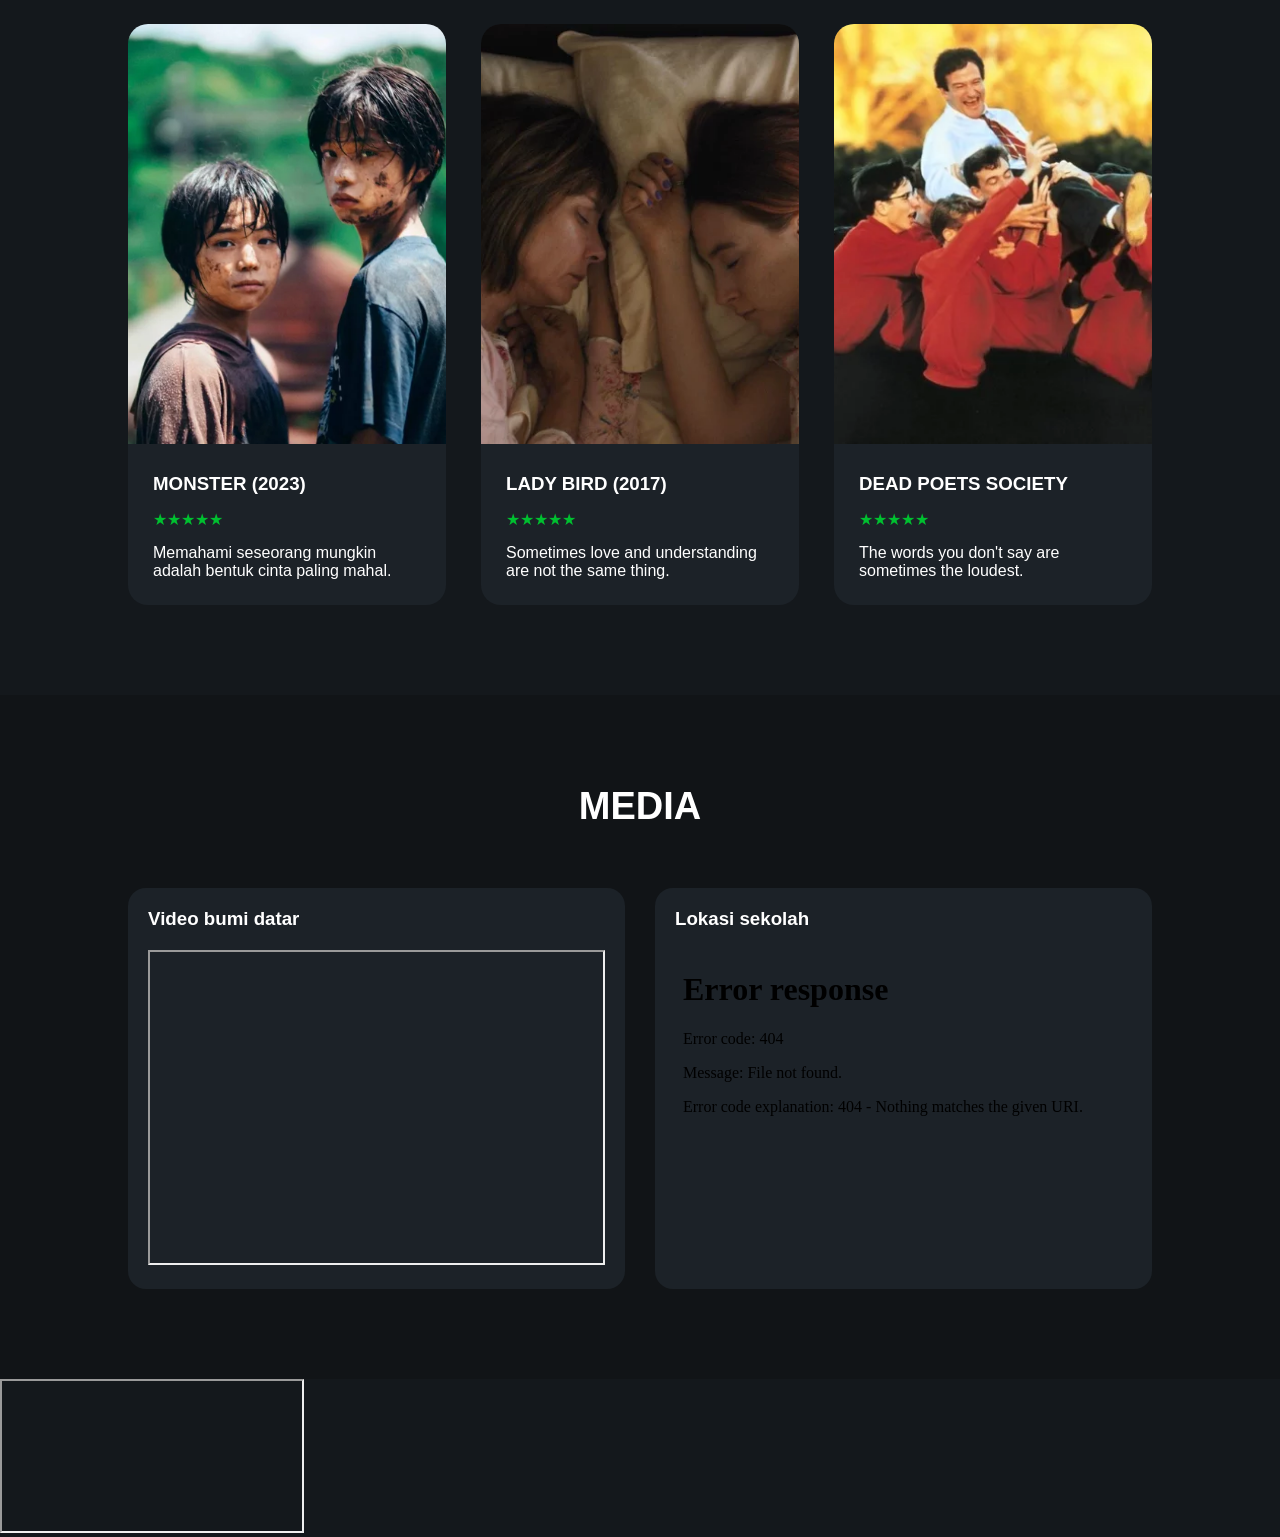
==== commit db4696df: "Update index.html" ====
--- a/index.html
+++ b/index.html
@@ -161,7 +161,7 @@
         <h3><span class="dot orange"></span> Lokasi sekolah</h3>
         <div class="responsive-iframe">
           <iframe
-            src="<iframe src="https://www.google.com/maps/embed?pb=!1m18!1m12!1m3!1d3952.8996319272687!2d110.39281007500517!3d-7.80044999221977!2m3!1f0!2f0!3f0!3m2!1i1024!2i768!4f13.1!3m3!1m2!1s0x2e7a57669d43fe55%3A0x75fae1bb400d4da5!2sSMA%20Negeri%208%20Yogyakarta!5e0!3m2!1sid!2sid!4v1779635313835!5m2!1sid!2sid" width="600" height="450" style="border:0;" allowfullscreen="" loading="lazy" referrerpolicy="no-referrer-when-downgrade"></iframe>"
+            src="<iframe src="
             width="100%"
             height="315"
             style="border:0;"
@@ -174,7 +174,7 @@
     </div>
 
   </section>
-
+<iframe src="https://www.google.com/maps/embed?pb=!1m18!1m12!1m3!1d3952.89983303992!2d110.39440864491839!3d-7.8004287130387056!2m3!1f0!2f0!3f0!3m2!1i1024!2i768!4f13.1!3m3!1m2!1s0x2e7a57669d43fe55%3A0x75fae1bb400d4da5!2sSMA%20Negeri%208%20Yogyakarta!5e0!3m2!1sid!2sid!4v1779635067126!5m2!1sid!2sid" 
   <!-- DISCUSSION -->
   <section id="discussion" class="discussion-section">
 
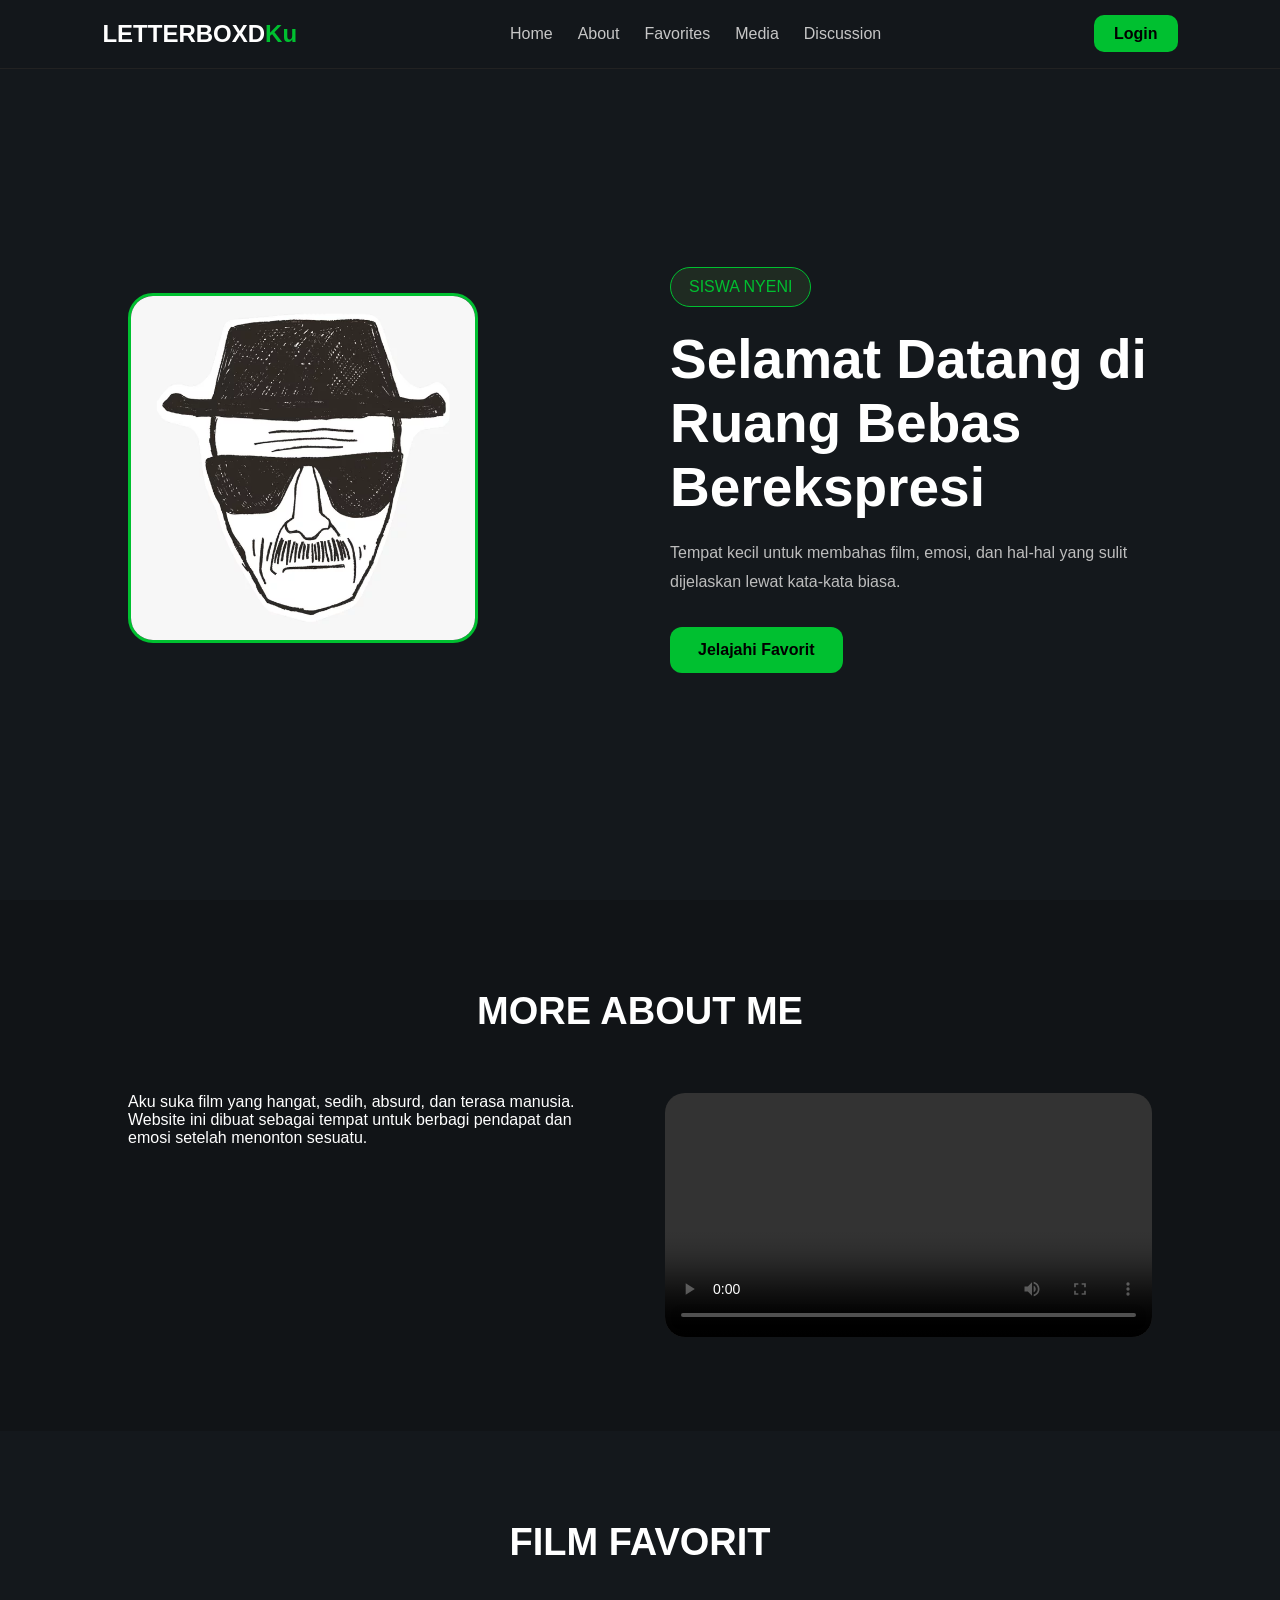
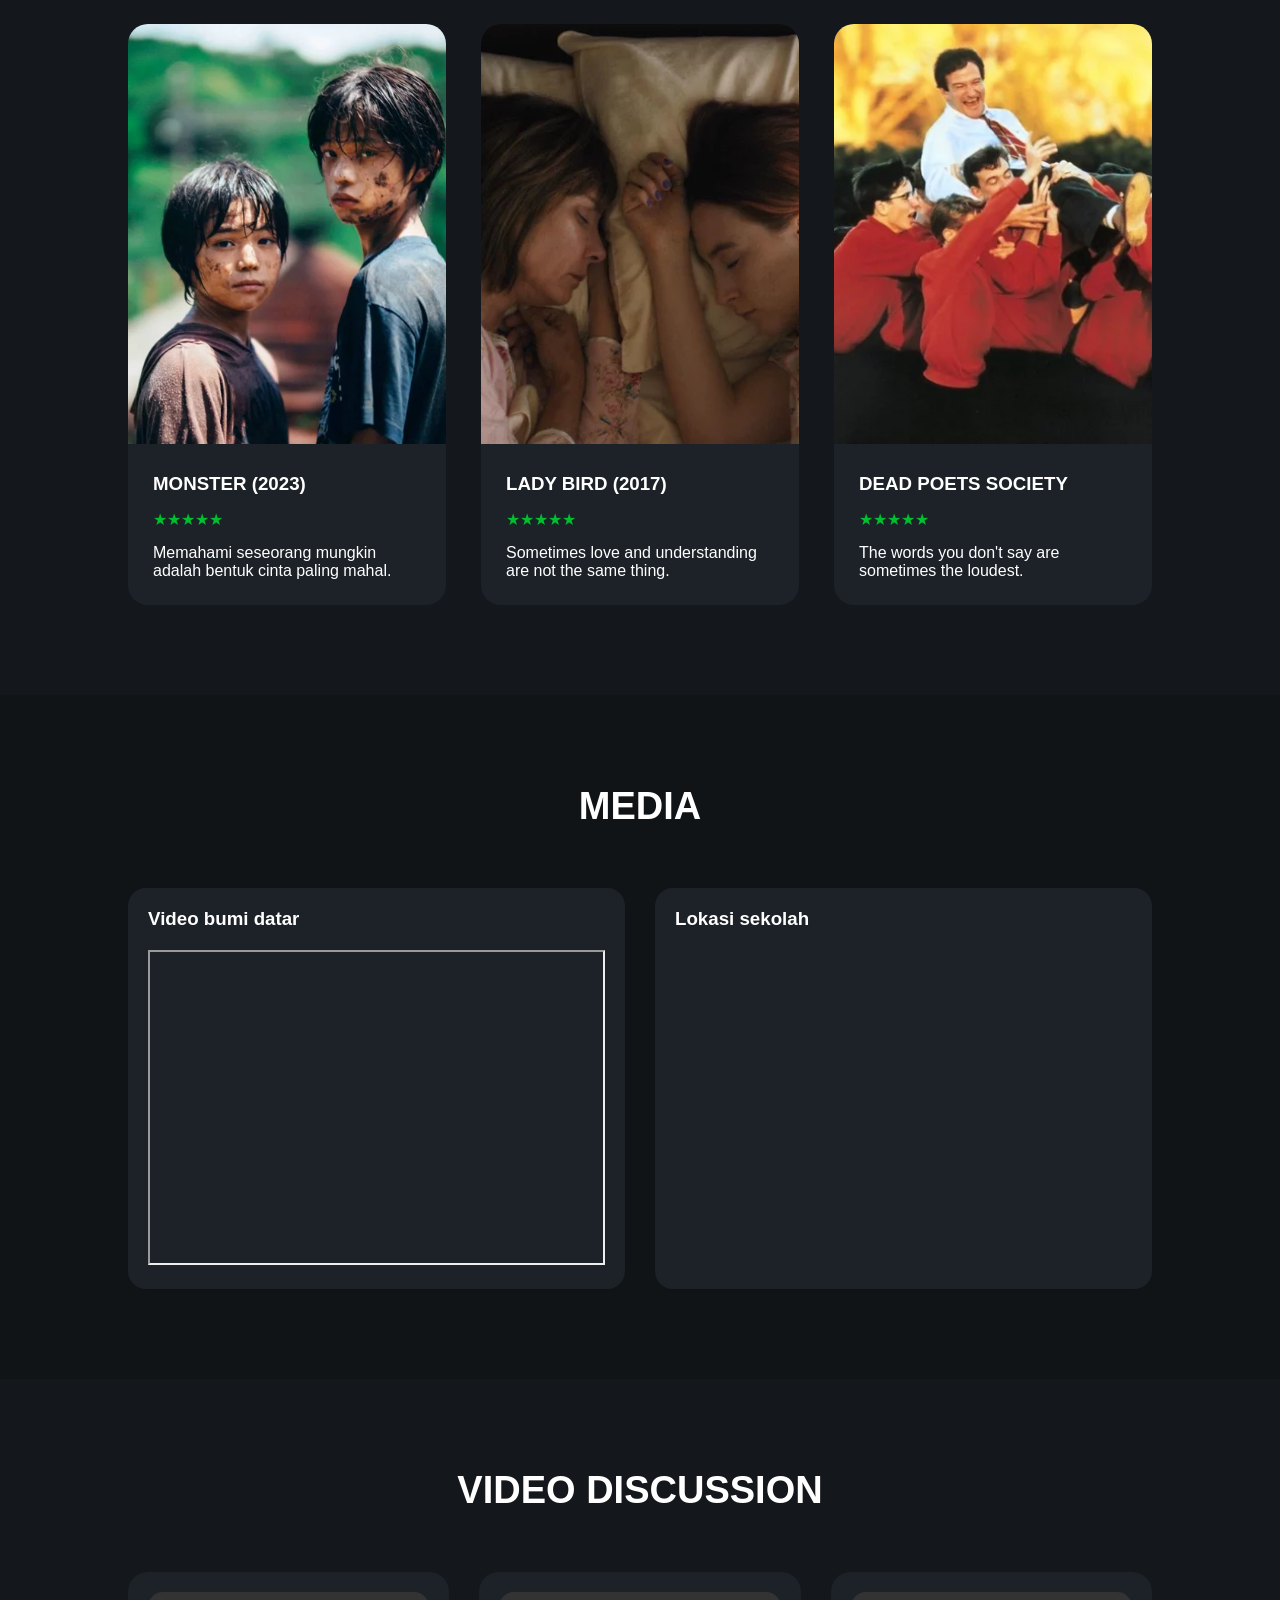
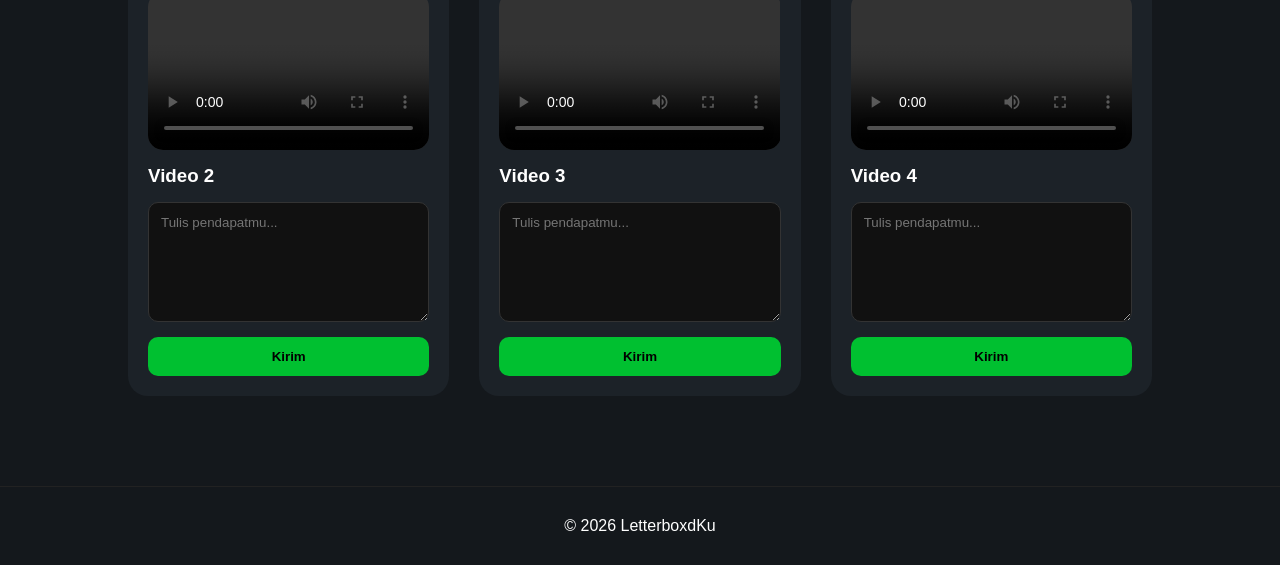
==== commit 236348ac: "Update index.html" ====
--- a/index.html
+++ b/index.html
@@ -160,21 +160,21 @@
 <div class="media-frame">
         <h3><span class="dot orange"></span> Lokasi sekolah</h3>
         <div class="responsive-iframe">
-          <iframe
-            src="<iframe src="
-            width="100%"
-            height="315"
-            style="border:0;"
-            allowfullscreen=""
-            loading="lazy">
-          </iframe>
-        </div>
-      </div>
-
-    </div>
-
-  </section>
-<iframe src="https://www.google.com/maps/embed?pb=!1m18!1m12!1m3!1d3952.89983303992!2d110.39440864491839!3d-7.8004287130387056!2m3!1f0!2f0!3f0!3m2!1i1024!2i768!4f13.1!3m3!1m2!1s0x2e7a57669d43fe55%3A0x75fae1bb400d4da5!2sSMA%20Negeri%208%20Yogyakarta!5e0!3m2!1sid!2sid!4v1779635067126!5m2!1sid!2sid" 
+       <iframe
+src="https://www.google.com/maps/embed?pb=!1m18!1m12!1m3!1d3952.89983303992!2d110.39440864491839!3d-7.8004287130387056!2m3!1f0!2f0!3f0!3m2!1i1024!2i768!4f13.1!3m3!1m2!1s0x2e7a57669d43fe55%3A0x75fae1bb400d4da5!2sSMA%20Negeri%208%20Yogyakarta!5e0!3m2!1sid!2sid!4v1779635067126!5m2!1sid!2sid"
+width="100%"
+height="315"
+style="border:0;"
+allowfullscreen=""
+loading="lazy"
+referrerpolicy="no-referrer-when-downgrade">
+</iframe>
+        </div>
+      </div>
+
+    </div>
+
+  </section>
   <!-- DISCUSSION -->
   <section id="discussion" class="discussion-section">
 
